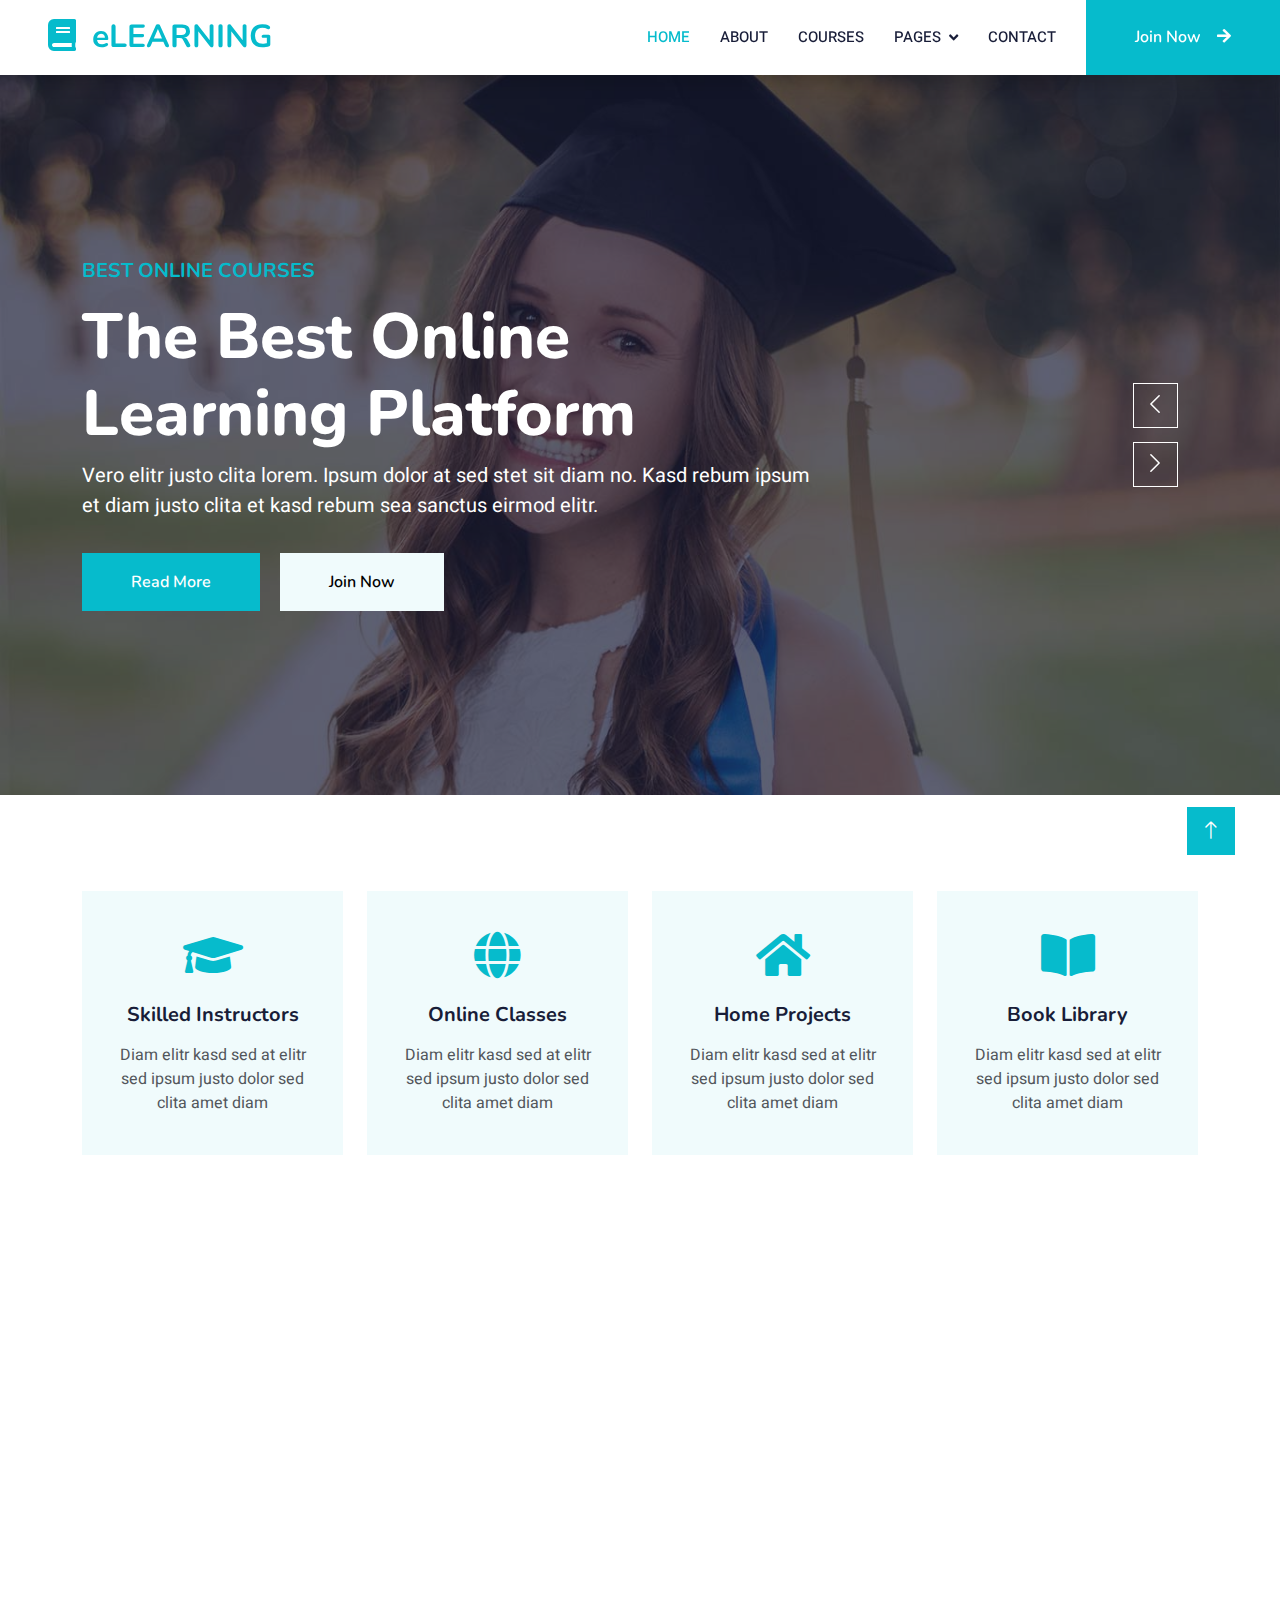
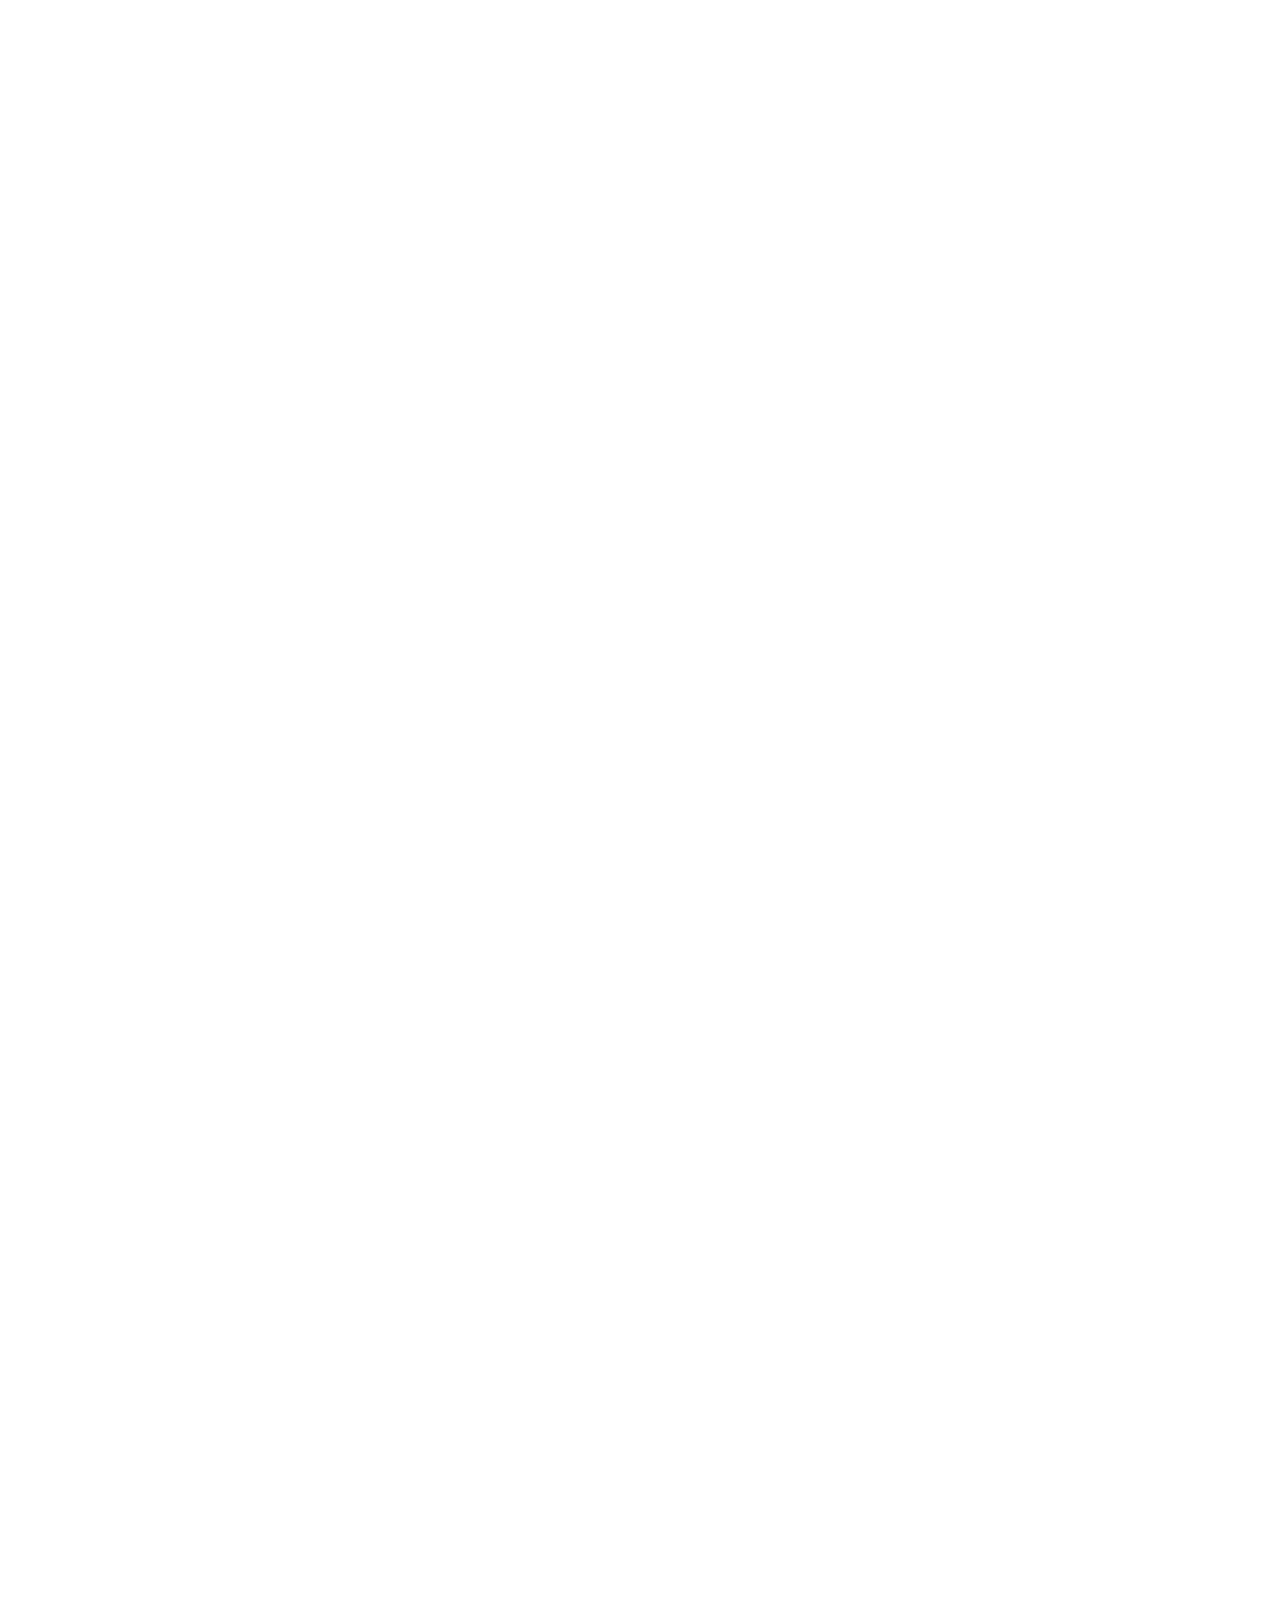
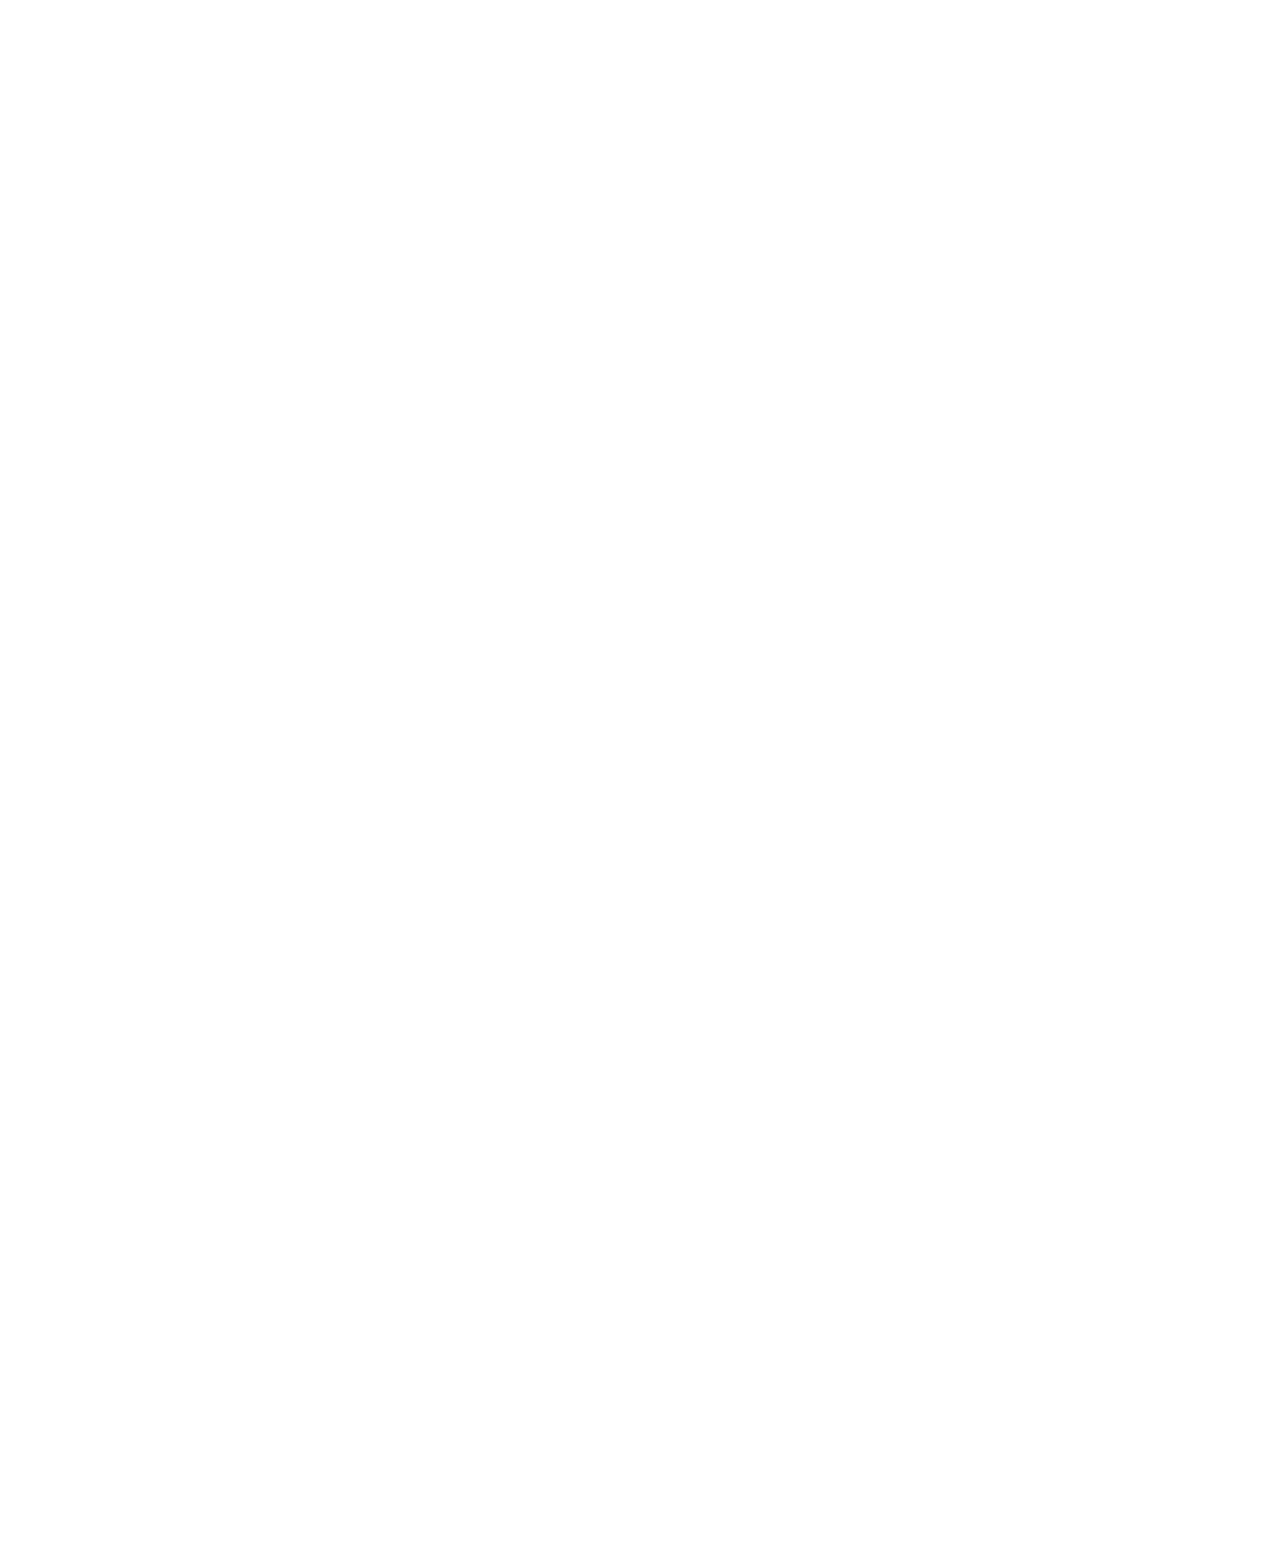
==== index.html @ 4c9b9b80 "first czommit" ====
<!DOCTYPE html>
<html lang="en">

<head>
    <meta charset="utf-8">
    <title>eLEARNING - eLearning HTML Template</title>
    <meta content="width=device-width, initial-scale=1.0" name="viewport">
    <meta content="" name="keywords">
    <meta content="" name="description">

    <!-- Favicon -->
    <link href="img/favicon.ico" rel="icon">

    <!-- Google Web Fonts -->
    <link rel="preconnect" href="https://fonts.googleapis.com">
    <link rel="preconnect" href="https://fonts.gstatic.com" crossorigin>
    <link href="https://fonts.googleapis.com/css2?family=Heebo:wght@400;500;600&family=Nunito:wght@600;700;800&display=swap" rel="stylesheet">

    <!-- Icon Font Stylesheet -->
    <link href="https://cdnjs.cloudflare.com/ajax/libs/font-awesome/5.10.0/css/all.min.css" rel="stylesheet">
    <link href="https://cdn.jsdelivr.net/npm/bootstrap-icons@1.4.1/font/bootstrap-icons.css" rel="stylesheet">

    <!-- Libraries Stylesheet -->
    <link href="lib/animate/animate.min.css" rel="stylesheet">
    <link href="lib/owlcarousel/assets/owl.carousel.min.css" rel="stylesheet">

    <!-- Customized Bootstrap Stylesheet -->
    <link href="css/bootstrap.min.css" rel="stylesheet">

    <!-- Template Stylesheet -->
    <link href="css/style.css" rel="stylesheet">
</head>

<body>
    <!-- Spinner Start -->
    <div id="spinner" class="show bg-white position-fixed translate-middle w-100 vh-100 top-50 start-50 d-flex align-items-center justify-content-center">
        <div class="spinner-border text-primary" style="width: 3rem; height: 3rem;" role="status">
            <span class="sr-only">Loading...</span>
        </div>
    </div>
    <!-- Spinner End -->


    <!-- Navbar Start -->
    <nav class="navbar navbar-expand-lg bg-white navbar-light shadow sticky-top p-0">
        <a href="index.html" class="navbar-brand d-flex align-items-center px-4 px-lg-5">
            <h2 class="m-0 text-primary"><i class="fa fa-book me-3"></i>eLEARNING</h2>
        </a>
        <button type="button" class="navbar-toggler me-4" data-bs-toggle="collapse" data-bs-target="#navbarCollapse">
            <span class="navbar-toggler-icon"></span>
        </button>
        <div class="collapse navbar-collapse" id="navbarCollapse">
            <div class="navbar-nav ms-auto p-4 p-lg-0">
                <a href="index.html" class="nav-item nav-link active">Home</a>
                <a href="about.html" class="nav-item nav-link">About</a>
                <a href="courses.html" class="nav-item nav-link">Courses</a>
                <div class="nav-item dropdown">
                    <a href="#" class="nav-link dropdown-toggle" data-bs-toggle="dropdown">Pages</a>
                    <div class="dropdown-menu fade-down m-0">
                        <a href="team.html" class="dropdown-item">Our Team</a>
                        <a href="testimonial.html" class="dropdown-item">Testimonial</a>
                        <a href="404.html" class="dropdown-item">404 Page</a>
                    </div>
                </div>
                <a href="contact.html" class="nav-item nav-link">Contact</a>
            </div>
            <a href="" class="btn btn-primary py-4 px-lg-5 d-none d-lg-block">Join Now<i class="fa fa-arrow-right ms-3"></i></a>
        </div>
    </nav>
    <!-- Navbar End -->


    <!-- Carousel Start -->
    <div class="container-fluid p-0 mb-5">
        <div class="owl-carousel header-carousel position-relative">
            <div class="owl-carousel-item position-relative">
                <img class="img-fluid" src="img/carousel-1.jpg" alt="">
                <div class="position-absolute top-0 start-0 w-100 h-100 d-flex align-items-center" style="background: rgba(24, 29, 56, .7);">
                    <div class="container">
                        <div class="row justify-content-start">
                            <div class="col-sm-10 col-lg-8">
                                <h5 class="text-primary text-uppercase mb-3 animated slideInDown">Best Online Courses</h5>
                                <h1 class="display-3 text-white animated slideInDown">The Best Online Learning Platform</h1>
                                <p class="fs-5 text-white mb-4 pb-2">Vero elitr justo clita lorem. Ipsum dolor at sed stet sit diam no. Kasd rebum ipsum et diam justo clita et kasd rebum sea sanctus eirmod elitr.</p>
                                <a href="" class="btn btn-primary py-md-3 px-md-5 me-3 animated slideInLeft">Read More</a>
                                <a href="" class="btn btn-light py-md-3 px-md-5 animated slideInRight">Join Now</a>
                            </div>
                        </div>
                    </div>
                </div>
            </div>
            <div class="owl-carousel-item position-relative">
                <img class="img-fluid" src="img/carousel-2.jpg" alt="">
                <div class="position-absolute top-0 start-0 w-100 h-100 d-flex align-items-center" style="background: rgba(24, 29, 56, .7);">
                    <div class="container">
                        <div class="row justify-content-start">
                            <div class="col-sm-10 col-lg-8">
                                <h5 class="text-primary text-uppercase mb-3 animated slideInDown">Best Online Courses</h5>
                                <h1 class="display-3 text-white animated slideInDown">Get Educated Online From Your Home</h1>
                                <p class="fs-5 text-white mb-4 pb-2">Vero elitr justo clita lorem. Ipsum dolor at sed stet sit diam no. Kasd rebum ipsum et diam justo clita et kasd rebum sea sanctus eirmod elitr.</p>
                                <a href="" class="btn btn-primary py-md-3 px-md-5 me-3 animated slideInLeft">Read More</a>
                                <a href="" class="btn btn-light py-md-3 px-md-5 animated slideInRight">Join Now</a>
                            </div>
                        </div>
                    </div>
                </div>
            </div>
        </div>
    </div>
    <!-- Carousel End -->


    <!-- Service Start -->
    <div class="container-xxl py-5">
        <div class="container">
            <div class="row g-4">
                <div class="col-lg-3 col-sm-6 wow fadeInUp" data-wow-delay="0.1s">
                    <div class="service-item text-center pt-3">
                        <div class="p-4">
                            <i class="fa fa-3x fa-graduation-cap text-primary mb-4"></i>
                            <h5 class="mb-3">Skilled Instructors</h5>
                            <p>Diam elitr kasd sed at elitr sed ipsum justo dolor sed clita amet diam</p>
                        </div>
                    </div>
                </div>
                <div class="col-lg-3 col-sm-6 wow fadeInUp" data-wow-delay="0.3s">
                    <div class="service-item text-center pt-3">
                        <div class="p-4">
                            <i class="fa fa-3x fa-globe text-primary mb-4"></i>
                            <h5 class="mb-3">Online Classes</h5>
                            <p>Diam elitr kasd sed at elitr sed ipsum justo dolor sed clita amet diam</p>
                        </div>
                    </div>
                </div>
                <div class="col-lg-3 col-sm-6 wow fadeInUp" data-wow-delay="0.5s">
                    <div class="service-item text-center pt-3">
                        <div class="p-4">
                            <i class="fa fa-3x fa-home text-primary mb-4"></i>
                            <h5 class="mb-3">Home Projects</h5>
                            <p>Diam elitr kasd sed at elitr sed ipsum justo dolor sed clita amet diam</p>
                        </div>
                    </div>
                </div>
                <div class="col-lg-3 col-sm-6 wow fadeInUp" data-wow-delay="0.7s">
                    <div class="service-item text-center pt-3">
                        <div class="p-4">
                            <i class="fa fa-3x fa-book-open text-primary mb-4"></i>
                            <h5 class="mb-3">Book Library</h5>
                            <p>Diam elitr kasd sed at elitr sed ipsum justo dolor sed clita amet diam</p>
                        </div>
                    </div>
                </div>
            </div>
        </div>
    </div>
    <!-- Service End -->


    <!-- About Start -->
    <div class="container-xxl py-5">
        <div class="container">
            <div class="row g-5">
                <div class="col-lg-6 wow fadeInUp" data-wow-delay="0.1s" style="min-height: 400px;">
                    <div class="position-relative h-100">
                        <img class="img-fluid position-absolute w-100 h-100" src="img/about.jpg" alt="" style="object-fit: cover;">
                    </div>
                </div>
                <div class="col-lg-6 wow fadeInUp" data-wow-delay="0.3s">
                    <h6 class="section-title bg-white text-start text-primary pe-3">About Us</h6>
                    <h1 class="mb-4">Welcome to eLEARNING</h1>
                    <p class="mb-4">Tempor erat elitr rebum at clita. Diam dolor diam ipsum sit. Aliqu diam amet diam et eos. Clita erat ipsum et lorem et sit.</p>
                    <p class="mb-4">Tempor erat elitr rebum at clita. Diam dolor diam ipsum sit. Aliqu diam amet diam et eos. Clita erat ipsum et lorem et sit, sed stet lorem sit clita duo justo magna dolore erat amet</p>
                    <div class="row gy-2 gx-4 mb-4">
                        <div class="col-sm-6">
                            <p class="mb-0"><i class="fa fa-arrow-right text-primary me-2"></i>Skilled Instructors</p>
                        </div>
                        <div class="col-sm-6">
                            <p class="mb-0"><i class="fa fa-arrow-right text-primary me-2"></i>Online Classes</p>
                        </div>
                        <div class="col-sm-6">
                            <p class="mb-0"><i class="fa fa-arrow-right text-primary me-2"></i>International Certificate</p>
                        </div>
                        <div class="col-sm-6">
                            <p class="mb-0"><i class="fa fa-arrow-right text-primary me-2"></i>Skilled Instructors</p>
                        </div>
                        <div class="col-sm-6">
                            <p class="mb-0"><i class="fa fa-arrow-right text-primary me-2"></i>Online Classes</p>
                        </div>
                        <div class="col-sm-6">
                            <p class="mb-0"><i class="fa fa-arrow-right text-primary me-2"></i>International Certificate</p>
                        </div>
                    </div>
                    <a class="btn btn-primary py-3 px-5 mt-2" href="">Read More</a>
                </div>
            </div>
        </div>
    </div>
    <!-- About End -->


    <!-- Categories Start -->
    <div class="container-xxl py-5 category">
        <div class="container">
            <div class="text-center wow fadeInUp" data-wow-delay="0.1s">
                <h6 class="section-title bg-white text-center text-primary px-3">Categories</h6>
                <h1 class="mb-5">Courses Categories</h1>
            </div>
            <div class="row g-3">
                <div class="col-lg-7 col-md-6">
                    <div class="row g-3">
                        <div class="col-lg-12 col-md-12 wow zoomIn" data-wow-delay="0.1s">
                            <a class="position-relative d-block overflow-hidden" href="">
                                <img class="img-fluid" src="img/cat-1.jpg" alt="">
                                <div class="bg-white text-center position-absolute bottom-0 end-0 py-2 px-3" style="margin: 1px;">
                                    <h5 class="m-0">Web Design</h5>
                                    <small class="text-primary">49 Courses</small>
                                </div>
                            </a>
                        </div>
                        <div class="col-lg-6 col-md-12 wow zoomIn" data-wow-delay="0.3s">
                            <a class="position-relative d-block overflow-hidden" href="">
                                <img class="img-fluid" src="img/cat-2.jpg" alt="">
                                <div class="bg-white text-center position-absolute bottom-0 end-0 py-2 px-3" style="margin: 1px;">
                                    <h5 class="m-0">Graphic Design</h5>
                                    <small class="text-primary">49 Courses</small>
                                </div>
                            </a>
                        </div>
                        <div class="col-lg-6 col-md-12 wow zoomIn" data-wow-delay="0.5s">
                            <a class="position-relative d-block overflow-hidden" href="">
                                <img class="img-fluid" src="img/cat-3.jpg" alt="">
                                <div class="bg-white text-center position-absolute bottom-0 end-0 py-2 px-3" style="margin: 1px;">
                                    <h5 class="m-0">Video Editing</h5>
                                    <small class="text-primary">49 Courses</small>
                                </div>
                            </a>
                        </div>
                    </div>
                </div>
                <div class="col-lg-5 col-md-6 wow zoomIn" data-wow-delay="0.7s" style="min-height: 350px;">
                    <a class="position-relative d-block h-100 overflow-hidden" href="">
                        <img class="img-fluid position-absolute w-100 h-100" src="img/cat-4.jpg" alt="" style="object-fit: cover;">
                        <div class="bg-white text-center position-absolute bottom-0 end-0 py-2 px-3" style="margin:  1px;">
                            <h5 class="m-0">Online Marketing</h5>
                            <small class="text-primary">49 Courses</small>
                        </div>
                    </a>
                </div>
            </div>
        </div>
    </div>
    <!-- Categories Start -->


    <!-- Courses Start -->
    <div class="container-xxl py-5">
        <div class="container">
            <div class="text-center wow fadeInUp" data-wow-delay="0.1s">
                <h6 class="section-title bg-white text-center text-primary px-3">Courses</h6>
                <h1 class="mb-5">Popular Courses</h1>
            </div>
            <div class="row g-4 justify-content-center">
                <div class="col-lg-4 col-md-6 wow fadeInUp" data-wow-delay="0.1s">
                    <div class="course-item bg-light">
                        <div class="position-relative overflow-hidden">
                            <img class="img-fluid" src="img/course-1.jpg" alt="">
                            <div class="w-100 d-flex justify-content-center position-absolute bottom-0 start-0 mb-4">
                                <a href="#" class="flex-shrink-0 btn btn-sm btn-primary px-3 border-end" style="border-radius: 30px 0 0 30px;">Read More</a>
                                <a href="#" class="flex-shrink-0 btn btn-sm btn-primary px-3" style="border-radius: 0 30px 30px 0;">Join Now</a>
                            </div>
                        </div>
                        <div class="text-center p-4 pb-0">
                            <h3 class="mb-0">$149.00</h3>
                            <div class="mb-3">
                                <small class="fa fa-star text-primary"></small>
                                <small class="fa fa-star text-primary"></small>
                                <small class="fa fa-star text-primary"></small>
                                <small class="fa fa-star text-primary"></small>
                                <small class="fa fa-star text-primary"></small>
                                <small>(123)</small>
                            </div>
                            <h5 class="mb-4">Web Design & Development Course for Beginners</h5>
                        </div>
                        <div class="d-flex border-top">
                            <small class="flex-fill text-center border-end py-2"><i class="fa fa-user-tie text-primary me-2"></i>John Doe</small>
                            <small class="flex-fill text-center border-end py-2"><i class="fa fa-clock text-primary me-2"></i>1.49 Hrs</small>
                            <small class="flex-fill text-center py-2"><i class="fa fa-user text-primary me-2"></i>30 Students</small>
                        </div>
                    </div>
                </div>
                <div class="col-lg-4 col-md-6 wow fadeInUp" data-wow-delay="0.3s">
                    <div class="course-item bg-light">
                        <div class="position-relative overflow-hidden">
                            <img class="img-fluid" src="img/course-2.jpg" alt="">
                            <div class="w-100 d-flex justify-content-center position-absolute bottom-0 start-0 mb-4">
                                <a href="#" class="flex-shrink-0 btn btn-sm btn-primary px-3 border-end" style="border-radius: 30px 0 0 30px;">Read More</a>
                                <a href="#" class="flex-shrink-0 btn btn-sm btn-primary px-3" style="border-radius: 0 30px 30px 0;">Join Now</a>
                            </div>
                        </div>
                        <div class="text-center p-4 pb-0">
                            <h3 class="mb-0">$149.00</h3>
                            <div class="mb-3">
                                <small class="fa fa-star text-primary"></small>
                                <small class="fa fa-star text-primary"></small>
                                <small class="fa fa-star text-primary"></small>
                                <small class="fa fa-star text-primary"></small>
                                <small class="fa fa-star text-primary"></small>
                                <small>(123)</small>
                            </div>
                            <h5 class="mb-4">Web Design & Development Course for Beginners</h5>
                        </div>
                        <div class="d-flex border-top">
                            <small class="flex-fill text-center border-end py-2"><i class="fa fa-user-tie text-primary me-2"></i>John Doe</small>
                            <small class="flex-fill text-center border-end py-2"><i class="fa fa-clock text-primary me-2"></i>1.49 Hrs</small>
                            <small class="flex-fill text-center py-2"><i class="fa fa-user text-primary me-2"></i>30 Students</small>
                        </div>
                    </div>
                </div>
                <div class="col-lg-4 col-md-6 wow fadeInUp" data-wow-delay="0.5s">
                    <div class="course-item bg-light">
                        <div class="position-relative overflow-hidden">
                            <img class="img-fluid" src="img/course-3.jpg" alt="">
                            <div class="w-100 d-flex justify-content-center position-absolute bottom-0 start-0 mb-4">
                                <a href="#" class="flex-shrink-0 btn btn-sm btn-primary px-3 border-end" style="border-radius: 30px 0 0 30px;">Read More</a>
                                <a href="#" class="flex-shrink-0 btn btn-sm btn-primary px-3" style="border-radius: 0 30px 30px 0;">Join Now</a>
                            </div>
                        </div>
                        <div class="text-center p-4 pb-0">
                            <h3 class="mb-0">$149.00</h3>
                            <div class="mb-3">
                                <small class="fa fa-star text-primary"></small>
                                <small class="fa fa-star text-primary"></small>
                                <small class="fa fa-star text-primary"></small>
                                <small class="fa fa-star text-primary"></small>
                                <small class="fa fa-star text-primary"></small>
                                <small>(123)</small>
                            </div>
                            <h5 class="mb-4">Web Design & Development Course for Beginners</h5>
                        </div>
                        <div class="d-flex border-top">
                            <small class="flex-fill text-center border-end py-2"><i class="fa fa-user-tie text-primary me-2"></i>John Doe</small>
                            <small class="flex-fill text-center border-end py-2"><i class="fa fa-clock text-primary me-2"></i>1.49 Hrs</small>
                            <small class="flex-fill text-center py-2"><i class="fa fa-user text-primary me-2"></i>30 Students</small>
                        </div>
                    </div>
                </div>
            </div>
        </div>
    </div>
    <!-- Courses End -->


    <!-- Team Start -->
    <div class="container-xxl py-5">
        <div class="container">
            <div class="text-center wow fadeInUp" data-wow-delay="0.1s">
                <h6 class="section-title bg-white text-center text-primary px-3">Instructors</h6>
                <h1 class="mb-5">Expert Instructors</h1>
            </div>
            <div class="row g-4">
                <div class="col-lg-3 col-md-6 wow fadeInUp" data-wow-delay="0.1s">
                    <div class="team-item bg-light">
                        <div class="overflow-hidden">
                            <img class="img-fluid" src="img/team-1.jpg" alt="">
                        </div>
                        <div class="position-relative d-flex justify-content-center" style="margin-top: -23px;">
                            <div class="bg-light d-flex justify-content-center pt-2 px-1">
                                <a class="btn btn-sm-square btn-primary mx-1" href=""><i class="fab fa-facebook-f"></i></a>
                                <a class="btn btn-sm-square btn-primary mx-1" href=""><i class="fab fa-twitter"></i></a>
                                <a class="btn btn-sm-square btn-primary mx-1" href=""><i class="fab fa-instagram"></i></a>
                            </div>
                        </div>
                        <div class="text-center p-4">
                            <h5 class="mb-0">Instructor Name</h5>
                            <small>Designation</small>
                        </div>
                    </div>
                </div>
                <div class="col-lg-3 col-md-6 wow fadeInUp" data-wow-delay="0.3s">
                    <div class="team-item bg-light">
                        <div class="overflow-hidden">
                            <img class="img-fluid" src="img/team-2.jpg" alt="">
                        </div>
                        <div class="position-relative d-flex justify-content-center" style="margin-top: -23px;">
                            <div class="bg-light d-flex justify-content-center pt-2 px-1">
                                <a class="btn btn-sm-square btn-primary mx-1" href=""><i class="fab fa-facebook-f"></i></a>
                                <a class="btn btn-sm-square btn-primary mx-1" href=""><i class="fab fa-twitter"></i></a>
                                <a class="btn btn-sm-square btn-primary mx-1" href=""><i class="fab fa-instagram"></i></a>
                            </div>
                        </div>
                        <div class="text-center p-4">
                            <h5 class="mb-0">Instructor Name</h5>
                            <small>Designation</small>
                        </div>
                    </div>
                </div>
                <div class="col-lg-3 col-md-6 wow fadeInUp" data-wow-delay="0.5s">
                    <div class="team-item bg-light">
                        <div class="overflow-hidden">
                            <img class="img-fluid" src="img/team-3.jpg" alt="">
                        </div>
                        <div class="position-relative d-flex justify-content-center" style="margin-top: -23px;">
                            <div class="bg-light d-flex justify-content-center pt-2 px-1">
                                <a class="btn btn-sm-square btn-primary mx-1" href=""><i class="fab fa-facebook-f"></i></a>
                                <a class="btn btn-sm-square btn-primary mx-1" href=""><i class="fab fa-twitter"></i></a>
                                <a class="btn btn-sm-square btn-primary mx-1" href=""><i class="fab fa-instagram"></i></a>
                            </div>
                        </div>
                        <div class="text-center p-4">
                            <h5 class="mb-0">Instructor Name</h5>
                            <small>Designation</small>
                        </div>
                    </div>
                </div>
                <div class="col-lg-3 col-md-6 wow fadeInUp" data-wow-delay="0.7s">
                    <div class="team-item bg-light">
                        <div class="overflow-hidden">
                            <img class="img-fluid" src="img/team-4.jpg" alt="">
                        </div>
                        <div class="position-relative d-flex justify-content-center" style="margin-top: -23px;">
                            <div class="bg-light d-flex justify-content-center pt-2 px-1">
                                <a class="btn btn-sm-square btn-primary mx-1" href=""><i class="fab fa-facebook-f"></i></a>
                                <a class="btn btn-sm-square btn-primary mx-1" href=""><i class="fab fa-twitter"></i></a>
                                <a class="btn btn-sm-square btn-primary mx-1" href=""><i class="fab fa-instagram"></i></a>
                            </div>
                        </div>
                        <div class="text-center p-4">
                            <h5 class="mb-0">Instructor Name</h5>
                            <small>Designation</small>
                        </div>
                    </div>
                </div>
            </div>
        </div>
    </div>
    <!-- Team End -->


    <!-- Testimonial Start -->
    <div class="container-xxl py-5 wow fadeInUp" data-wow-delay="0.1s">
        <div class="container">
            <div class="text-center">
                <h6 class="section-title bg-white text-center text-primary px-3">Testimonial</h6>
                <h1 class="mb-5">Our Students Say!</h1>
            </div>
            <div class="owl-carousel testimonial-carousel position-relative">
                <div class="testimonial-item text-center">
                    <img class="border rounded-circle p-2 mx-auto mb-3" src="img/testimonial-1.jpg" style="width: 80px; height: 80px;">
                    <h5 class="mb-0">Client Name</h5>
                    <p>Profession</p>
                    <div class="testimonial-text bg-light text-center p-4">
                    <p class="mb-0">Tempor erat elitr rebum at clita. Diam dolor diam ipsum sit diam amet diam et eos. Clita erat ipsum et lorem et sit.</p>
                    </div>
                </div>
                <div class="testimonial-item text-center">
                    <img class="border rounded-circle p-2 mx-auto mb-3" src="img/testimonial-2.jpg" style="width: 80px; height: 80px;">
                    <h5 class="mb-0">Client Name</h5>
                    <p>Profession</p>
                    <div class="testimonial-text bg-light text-center p-4">
                    <p class="mb-0">Tempor erat elitr rebum at clita. Diam dolor diam ipsum sit diam amet diam et eos. Clita erat ipsum et lorem et sit.</p>
                    </div>
                </div>
                <div class="testimonial-item text-center">
                    <img class="border rounded-circle p-2 mx-auto mb-3" src="img/testimonial-3.jpg" style="width: 80px; height: 80px;">
                    <h5 class="mb-0">Client Name</h5>
                    <p>Profession</p>
                    <div class="testimonial-text bg-light text-center p-4">
                    <p class="mb-0">Tempor erat elitr rebum at clita. Diam dolor diam ipsum sit diam amet diam et eos. Clita erat ipsum et lorem et sit.</p>
                    </div>
                </div>
                <div class="testimonial-item text-center">
                    <img class="border rounded-circle p-2 mx-auto mb-3" src="img/testimonial-4.jpg" style="width: 80px; height: 80px;">
                    <h5 class="mb-0">Client Name</h5>
                    <p>Profession</p>
                    <div class="testimonial-text bg-light text-center p-4">
                    <p class="mb-0">Tempor erat elitr rebum at clita. Diam dolor diam ipsum sit diam amet diam et eos. Clita erat ipsum et lorem et sit.</p>
                    </div>
                </div>
            </div>
        </div>
    </div>
    <!-- Testimonial End -->
        

    <!-- Footer Start -->
    <div class="container-fluid bg-dark text-light footer pt-5 mt-5 wow fadeIn" data-wow-delay="0.1s">
        <div class="container py-5">
            <div class="row g-5">
                <div class="col-lg-3 col-md-6">
                    <h4 class="text-white mb-3">Quick Link</h4>
                    <a class="btn btn-link" href="">About Us</a>
                    <a class="btn btn-link" href="">Contact Us</a>
                    <a class="btn btn-link" href="">Privacy Policy</a>
                    <a class="btn btn-link" href="">Terms & Condition</a>
                    <a class="btn btn-link" href="">FAQs & Help</a>
                </div>
                <div class="col-lg-3 col-md-6">
                    <h4 class="text-white mb-3">Contact</h4>
                    <p class="mb-2"><i class="fa fa-map-marker-alt me-3"></i>123 Street, New York, USA</p>
                    <p class="mb-2"><i class="fa fa-phone-alt me-3"></i>+012 345 67890</p>
                    <p class="mb-2"><i class="fa fa-envelope me-3"></i>info@example.com</p>
                    <div class="d-flex pt-2">
                        <a class="btn btn-outline-light btn-social" href=""><i class="fab fa-twitter"></i></a>
                        <a class="btn btn-outline-light btn-social" href=""><i class="fab fa-facebook-f"></i></a>
                        <a class="btn btn-outline-light btn-social" href=""><i class="fab fa-youtube"></i></a>
                        <a class="btn btn-outline-light btn-social" href=""><i class="fab fa-linkedin-in"></i></a>
                    </div>
                </div>
                <div class="col-lg-3 col-md-6">
                    <h4 class="text-white mb-3">Gallery</h4>
                    <div class="row g-2 pt-2">
                        <div class="col-4">
                            <img class="img-fluid bg-light p-1" src="img/course-1.jpg" alt="">
                        </div>
                        <div class="col-4">
                            <img class="img-fluid bg-light p-1" src="img/course-2.jpg" alt="">
                        </div>
                        <div class="col-4">
                            <img class="img-fluid bg-light p-1" src="img/course-3.jpg" alt="">
                        </div>
                        <div class="col-4">
                            <img class="img-fluid bg-light p-1" src="img/course-2.jpg" alt="">
                        </div>
                        <div class="col-4">
                            <img class="img-fluid bg-light p-1" src="img/course-3.jpg" alt="">
                        </div>
                        <div class="col-4">
                            <img class="img-fluid bg-light p-1" src="img/course-1.jpg" alt="">
                        </div>
                    </div>
                </div>
                <div class="col-lg-3 col-md-6">
                    <h4 class="text-white mb-3">Newsletter</h4>
                    <p>Dolor amet sit justo amet elitr clita ipsum elitr est.</p>
                    <div class="position-relative mx-auto" style="max-width: 400px;">
                        <input class="form-control border-0 w-100 py-3 ps-4 pe-5" type="text" placeholder="Your email">
                        <button type="button" class="btn btn-primary py-2 position-absolute top-0 end-0 mt-2 me-2">SignUp</button>
                    </div>
                </div>
            </div>
        </div>
        <div class="container">
            <div class="copyright">
                <div class="row">
                    <div class="col-md-6 text-center text-md-start mb-3 mb-md-0">
                        &copy; <a class="border-bottom" href="#">Your Site Name</a>, All Right Reserved.

                        <!--/*** This template is free as long as you keep the footer author’s credit link/attribution link/backlink. If you'd like to use the template without the footer author’s credit link/attribution link/backlink, you can purchase the Credit Removal License from "https://htmlcodex.com/credit-removal". Thank you for your support. ***/-->
                        Designed By <a class="border-bottom" href="https://htmlcodex.com">HTML Codex</a><br><br>
                        Distributed By <a class="border-bottom" href="https://themewagon.com">ThemeWagon</a>
                    </div>
                    <div class="col-md-6 text-center text-md-end">
                        <div class="footer-menu">
                            <a href="">Home</a>
                            <a href="">Cookies</a>
                            <a href="">Help</a>
                            <a href="">FQAs</a>
                        </div>
                    </div>
                </div>
            </div>
        </div>
    </div>
    <!-- Footer End -->


    <!-- Back to Top -->
    <a href="#" class="btn btn-lg btn-primary btn-lg-square back-to-top"><i class="bi bi-arrow-up"></i></a>


    <!-- JavaScript Libraries -->
    <script src="https://code.jquery.com/jquery-3.4.1.min.js"></script>
    <script src="https://cdn.jsdelivr.net/npm/bootstrap@5.0.0/dist/js/bootstrap.bundle.min.js"></script>
    <script src="lib/wow/wow.min.js"></script>
    <script src="lib/easing/easing.min.js"></script>
    <script src="lib/waypoints/waypoints.min.js"></script>
    <script src="lib/owlcarousel/owl.carousel.min.js"></script>

    <!-- Template Javascript -->
    <script src="js/main.js"></script>
</body>

</html>
---- css/style.css ----
/********** Template CSS **********/
:root {
    --primary: #06BBCC;
    --light: #F0FBFC;
    --dark: #181d38;
}

.fw-medium {
    font-weight: 600 !important;
}

.fw-semi-bold {
    font-weight: 700 !important;
}

.back-to-top {
    position: fixed;
    display: none;
    right: 45px;
    bottom: 45px;
    z-index: 99;
}


/*** Spinner ***/
#spinner {
    opacity: 0;
    visibility: hidden;
    transition: opacity .5s ease-out, visibility 0s linear .5s;
    z-index: 99999;
}

#spinner.show {
    transition: opacity .5s ease-out, visibility 0s linear 0s;
    visibility: visible;
    opacity: 1;
}


/*** Button ***/
.btn {
    font-family: 'Nunito', sans-serif;
    font-weight: 600;
    transition: .5s;
}

.btn.btn-primary,
.btn.btn-secondary {
    color: #FFFFFF;
}

.btn-square {
    width: 38px;
    height: 38px;
}

.btn-sm-square {
    width: 32px;
    height: 32px;
}

.btn-lg-square {
    width: 48px;
    height: 48px;
}

.btn-square,
.btn-sm-square,
.btn-lg-square {
    padding: 0;
    display: flex;
    align-items: center;
    justify-content: center;
    font-weight: normal;
    border-radius: 0px;
}


/*** Navbar ***/
.navbar .dropdown-toggle::after {
    border: none;
    content: "\f107";
    font-family: "Font Awesome 5 Free";
    font-weight: 900;
    vertical-align: middle;
    margin-left: 8px;
}

.navbar-light .navbar-nav .nav-link {
    margin-right: 30px;
    padding: 25px 0;
    color: #FFFFFF;
    font-size: 15px;
    text-transform: uppercase;
    outline: none;
}

.navbar-light .navbar-nav .nav-link:hover,
.navbar-light .navbar-nav .nav-link.active {
    color: var(--primary);
}

@media (max-width: 991.98px) {
    .navbar-light .navbar-nav .nav-link  {
        margin-right: 0;
        padding: 10px 0;
    }

    .navbar-light .navbar-nav {
        border-top: 1px solid #EEEEEE;
    }
}

.navbar-light .navbar-brand,
.navbar-light a.btn {
    height: 75px;
}

.navbar-light .navbar-nav .nav-link {
    color: var(--dark);
    font-weight: 500;
}

.navbar-light.sticky-top {
    top: -100px;
    transition: .5s;
}

@media (min-width: 992px) {
    .navbar .nav-item .dropdown-menu {
        display: block;
        margin-top: 0;
        opacity: 0;
        visibility: hidden;
        transition: .5s;
    }

    .navbar .dropdown-menu.fade-down {
        top: 100%;
        transform: rotateX(-75deg);
        transform-origin: 0% 0%;
    }

    .navbar .nav-item:hover .dropdown-menu {
        top: 100%;
        transform: rotateX(0deg);
        visibility: visible;
        transition: .5s;
        opacity: 1;
    }
}


/*** Header carousel ***/
@media (max-width: 768px) {
    .header-carousel .owl-carousel-item {
        position: relative;
        min-height: 500px;
    }
    
    .header-carousel .owl-carousel-item img {
        position: absolute;
        width: 100%;
        height: 100%;
        object-fit: cover;
    }
}

.header-carousel .owl-nav {
    position: absolute;
    top: 50%;
    right: 8%;
    transform: translateY(-50%);
    display: flex;
    flex-direction: column;
}

.header-carousel .owl-nav .owl-prev,
.header-carousel .owl-nav .owl-next {
    margin: 7px 0;
    width: 45px;
    height: 45px;
    display: flex;
    align-items: center;
    justify-content: center;
    color: #FFFFFF;
    background: transparent;
    border: 1px solid #FFFFFF;
    font-size: 22px;
    transition: .5s;
}

.header-carousel .owl-nav .owl-prev:hover,
.header-carousel .owl-nav .owl-next:hover {
    background: var(--primary);
    border-color: var(--primary);
}

.page-header {
    background: linear-gradient(rgba(24, 29, 56, .7), rgba(24, 29, 56, .7)), url(../img/carousel-1.jpg);
    background-position: center center;
    background-repeat: no-repeat;
    background-size: cover;
}

.page-header-inner {
    background: rgba(15, 23, 43, .7);
}

.breadcrumb-item + .breadcrumb-item::before {
    color: var(--light);
}


/*** Section Title ***/
.section-title {
    position: relative;
    display: inline-block;
    text-transform: uppercase;
}

.section-title::before {
    position: absolute;
    content: "";
    width: calc(100% + 80px);
    height: 2px;
    top: 4px;
    left: -40px;
    background: var(--primary);
    z-index: -1;
}

.section-title::after {
    position: absolute;
    content: "";
    width: calc(100% + 120px);
    height: 2px;
    bottom: 5px;
    left: -60px;
    background: var(--primary);
    z-index: -1;
}

.section-title.text-start::before {
    width: calc(100% + 40px);
    left: 0;
}

.section-title.text-start::after {
    width: calc(100% + 60px);
    left: 0;
}


/*** Service ***/
.service-item {
    background: var(--light);
    transition: .5s;
}

.service-item:hover {
    margin-top: -10px;
    background: var(--primary);
}

.service-item * {
    transition: .5s;
}

.service-item:hover * {
    color: var(--light) !important;
}


/*** Categories & Courses ***/
.category img,
.course-item img {
    transition: .5s;
}

.category a:hover img,
.course-item:hover img {
    transform: scale(1.1);
}


/*** Team ***/
.team-item img {
    transition: .5s;
}

.team-item:hover img {
    transform: scale(1.1);
}


/*** Testimonial ***/
.testimonial-carousel::before {
    position: absolute;
    content: "";
    top: 0;
    left: 0;
    height: 100%;
    width: 0;
    background: linear-gradient(to right, rgba(255, 255, 255, 1) 0%, rgba(255, 255, 255, 0) 100%);
    z-index: 1;
}

.testimonial-carousel::after {
    position: absolute;
    content: "";
    top: 0;
    right: 0;
    height: 100%;
    width: 0;
    background: linear-gradient(to left, rgba(255, 255, 255, 1) 0%, rgba(255, 255, 255, 0) 100%);
    z-index: 1;
}

@media (min-width: 768px) {
    .testimonial-carousel::before,
    .testimonial-carousel::after {
        width: 200px;
    }
}

@media (min-width: 992px) {
    .testimonial-carousel::before,
    .testimonial-carousel::after {
        width: 300px;
    }
}

.testimonial-carousel .owl-item .testimonial-text,
.testimonial-carousel .owl-item.center .testimonial-text * {
    transition: .5s;
}

.testimonial-carousel .owl-item.center .testimonial-text {
    background: var(--primary) !important;
}

.testimonial-carousel .owl-item.center .testimonial-text * {
    color: #FFFFFF !important;
}

.testimonial-carousel .owl-dots {
    margin-top: 24px;
    display: flex;
    align-items: flex-end;
    justify-content: center;
}

.testimonial-carousel .owl-dot {
    position: relative;
    display: inline-block;
    margin: 0 5px;
    width: 15px;
    height: 15px;
    border: 1px solid #CCCCCC;
    transition: .5s;
}

.testimonial-carousel .owl-dot.active {
    background: var(--primary);
    border-color: var(--primary);
}


/*** Footer ***/
.footer .btn.btn-social {
    margin-right: 5px;
    width: 35px;
    height: 35px;
    display: flex;
    align-items: center;
    justify-content: center;
    color: var(--light);
    font-weight: normal;
    border: 1px solid #FFFFFF;
    border-radius: 35px;
    transition: .3s;
}

.footer .btn.btn-social:hover {
    color: var(--primary);
}

.footer .btn.btn-link {
    display: block;
    margin-bottom: 5px;
    padding: 0;
    text-align: left;
    color: #FFFFFF;
    font-size: 15px;
    font-weight: normal;
    text-transform: capitalize;
    transition: .3s;
}

.footer .btn.btn-link::before {
    position: relative;
    content: "\f105";
    font-family: "Font Awesome 5 Free";
    font-weight: 900;
    margin-right: 10px;
}

.footer .btn.btn-link:hover {
    letter-spacing: 1px;
    box-shadow: none;
}

.footer .copyright {
    padding: 25px 0;
    font-size: 15px;
    border-top: 1px solid rgba(256, 256, 256, .1);
}

.footer .copyright a {
    color: var(--light);
}

.footer .footer-menu a {
    margin-right: 15px;
    padding-right: 15px;
    border-right: 1px solid rgba(255, 255, 255, .1);
}

.footer .footer-menu a:last-child {
    margin-right: 0;
    padding-right: 0;
    border-right: none;
}
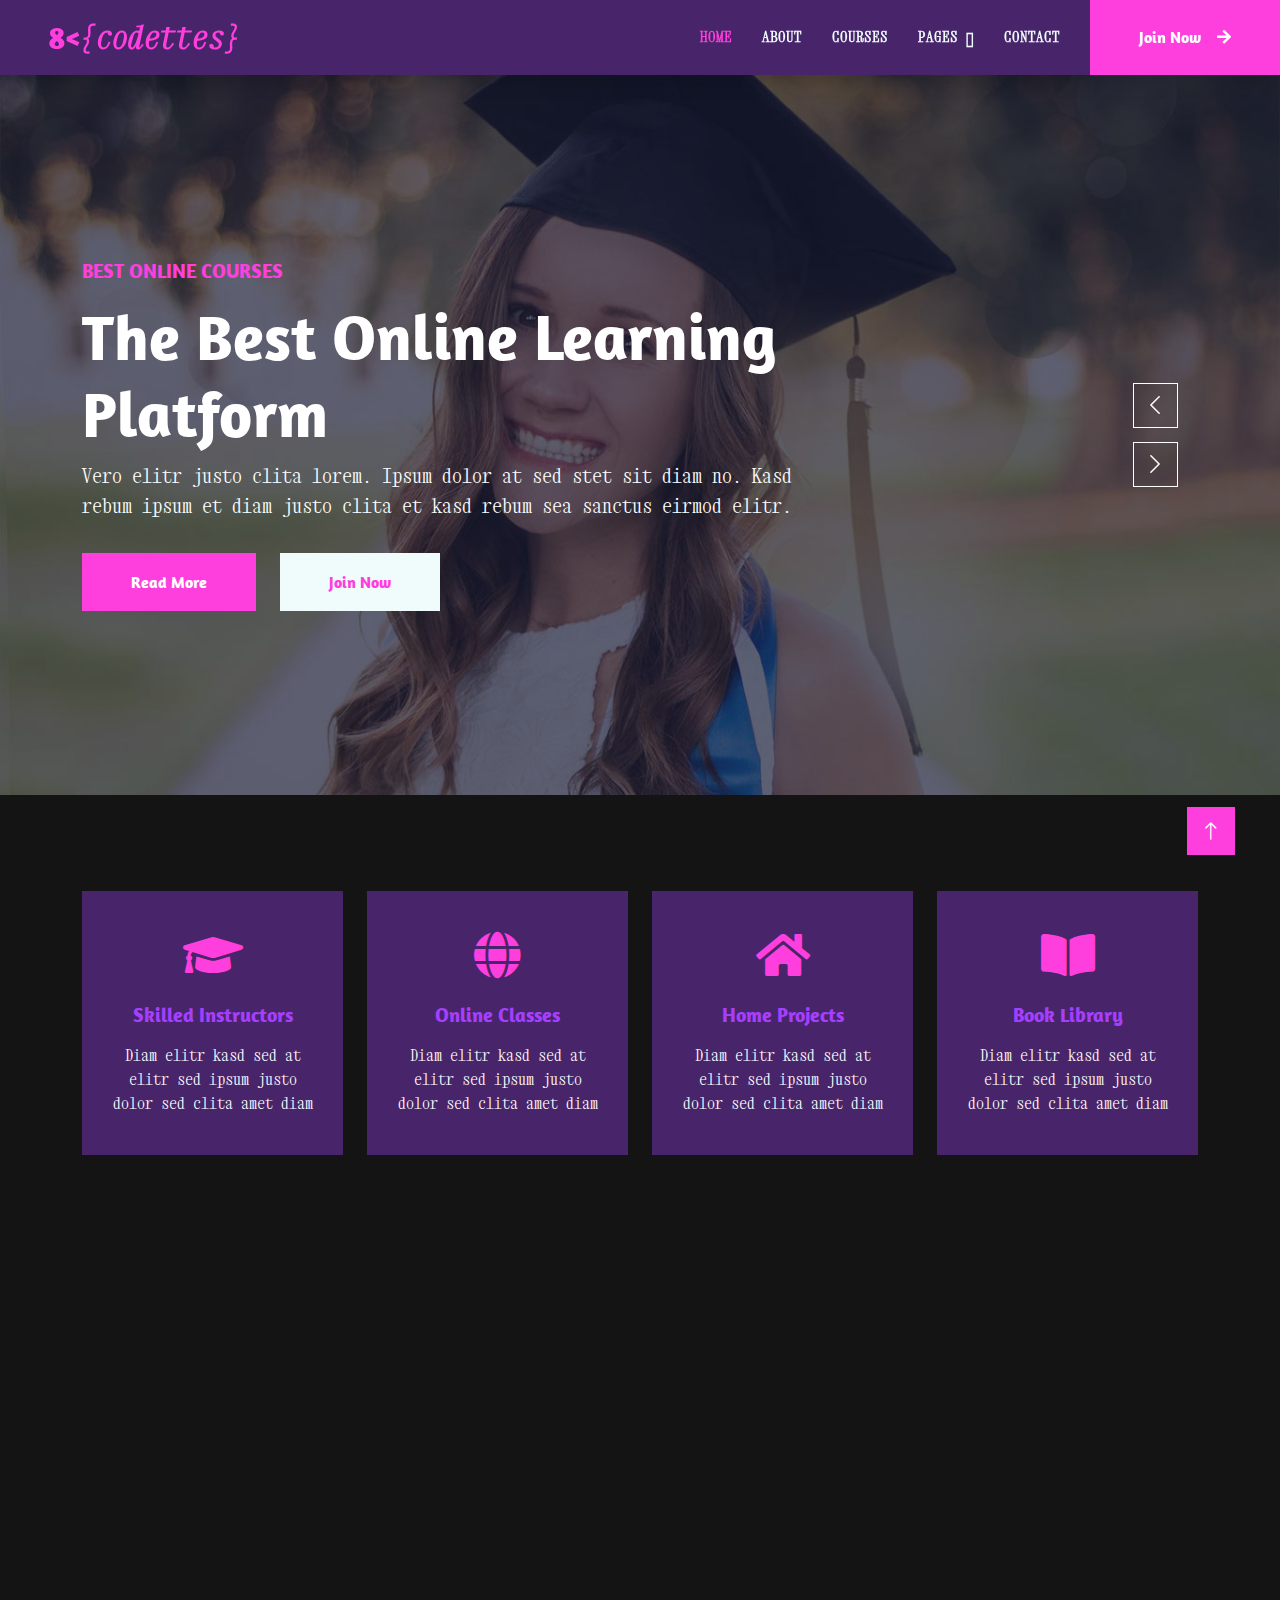
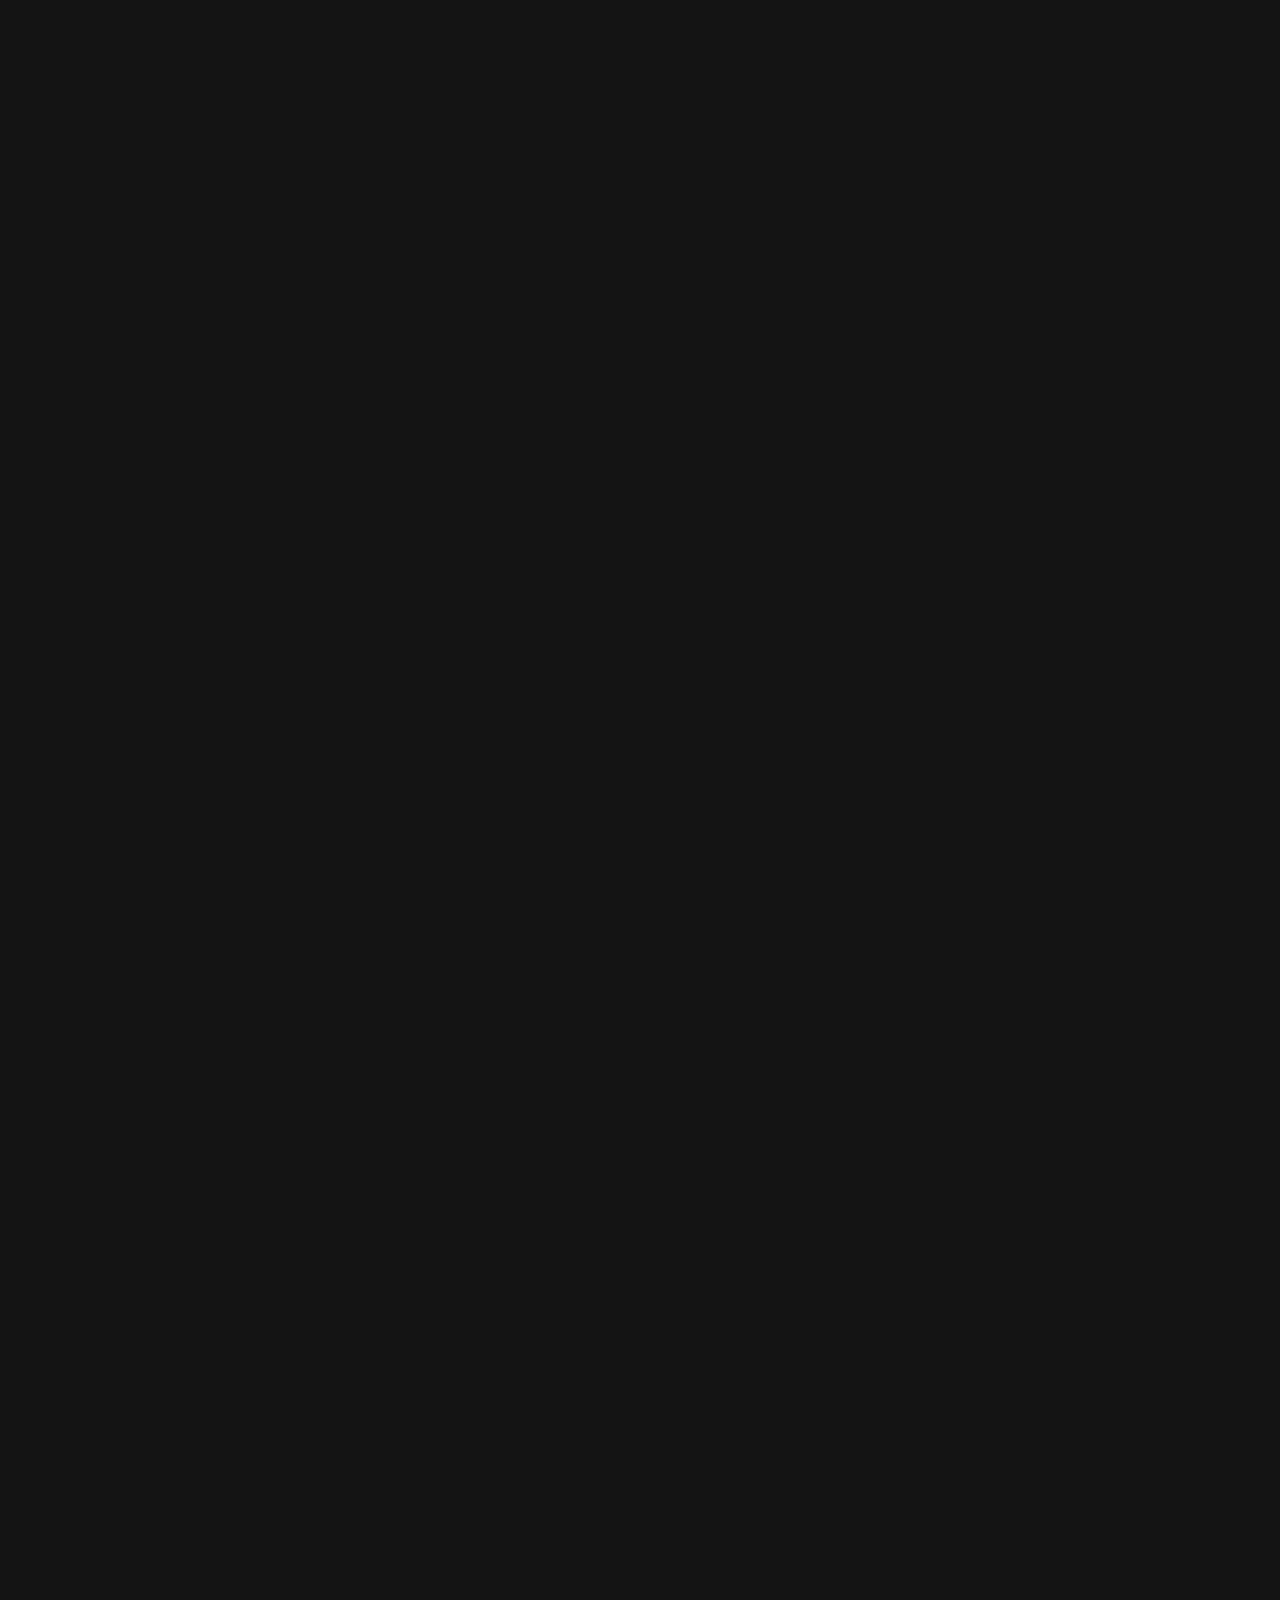
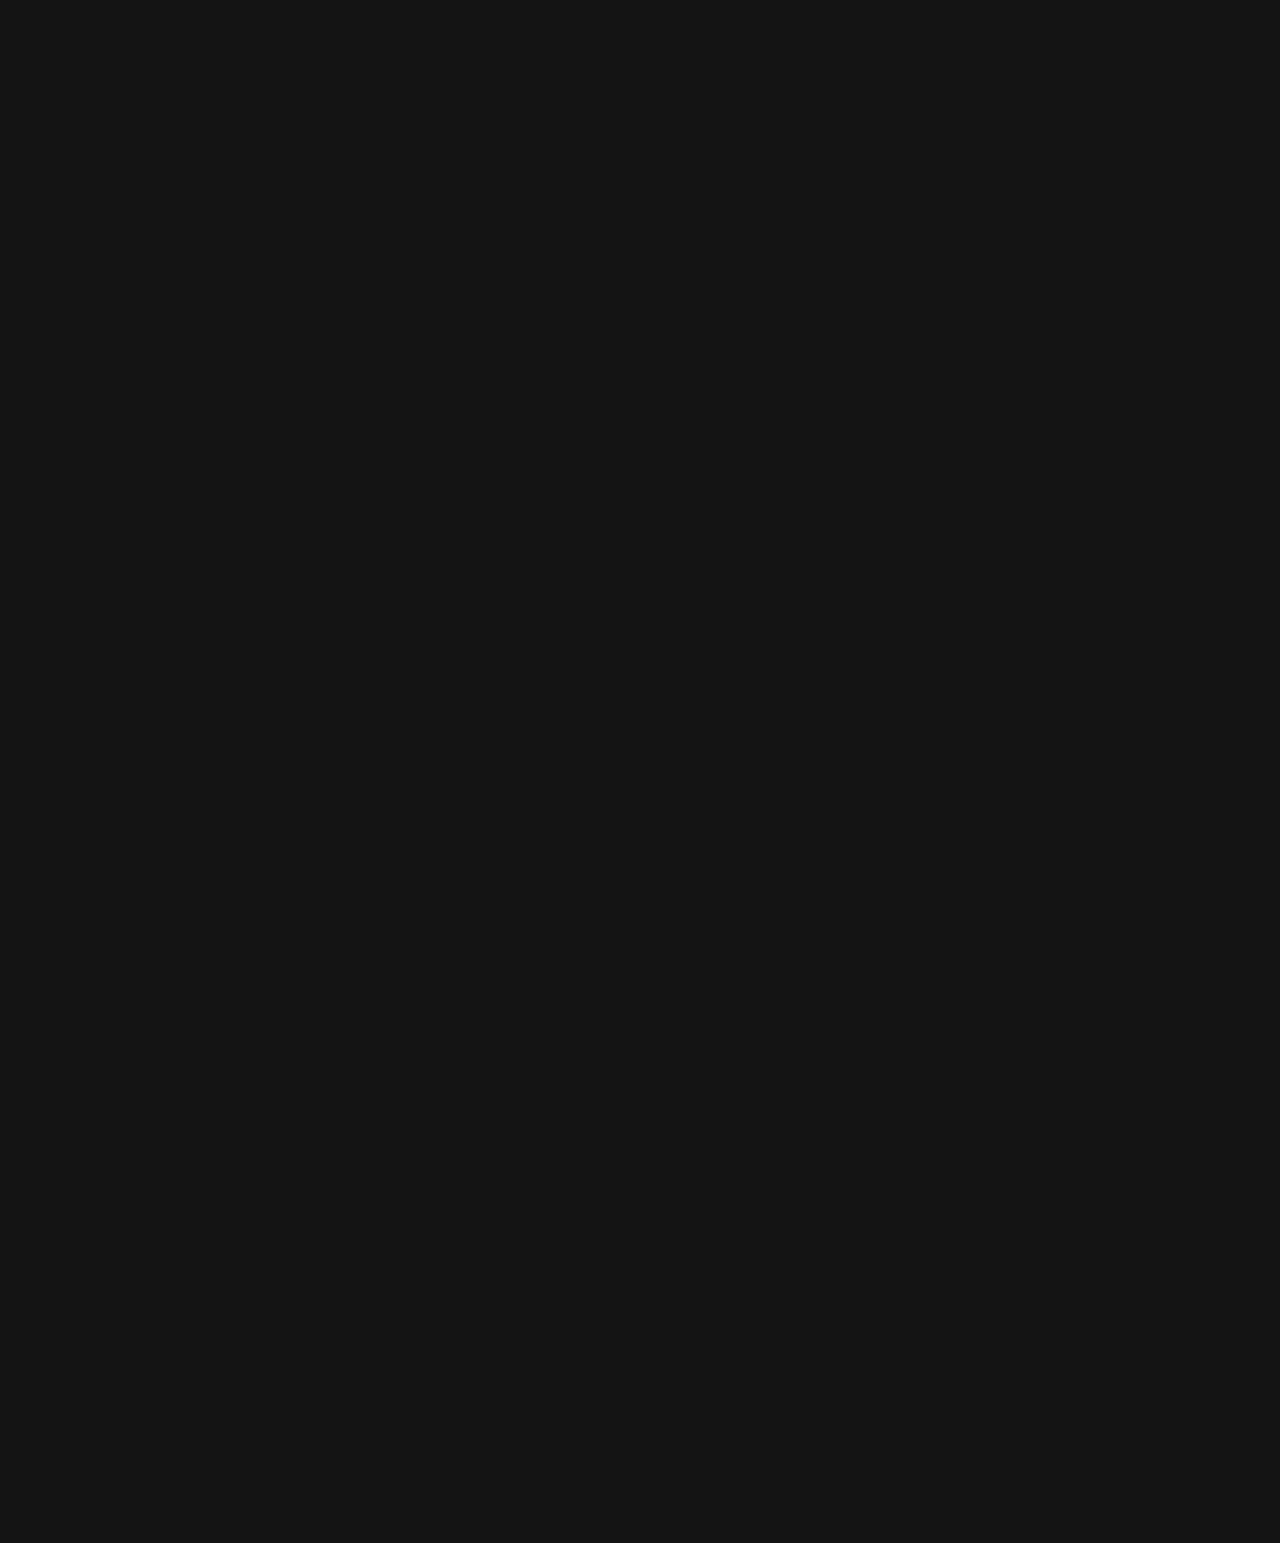
==== commit 7a568a7d: "design palette" ====
--- a/index.html
+++ b/index.html
@@ -3,7 +3,7 @@
 
 <head>
     <meta charset="utf-8">
-    <title>eLEARNING - eLearning HTML Template</title>
+    <title>8&lt; codettes</title>
     <meta content="width=device-width, initial-scale=1.0" name="viewport">
     <meta content="" name="keywords">
     <meta content="" name="description">
@@ -33,7 +33,7 @@
 
 <body>
     <!-- Spinner Start -->
-    <div id="spinner" class="show bg-white position-fixed translate-middle w-100 vh-100 top-50 start-50 d-flex align-items-center justify-content-center">
+    <div id="spinner" class="show bg-dark position-fixed translate-middle w-100 vh-100 top-50 start-50 d-flex align-items-center justify-content-center">
         <div class="spinner-border text-primary" style="width: 3rem; height: 3rem;" role="status">
             <span class="sr-only">Loading...</span>
         </div>
@@ -42,9 +42,9 @@
 
 
     <!-- Navbar Start -->
-    <nav class="navbar navbar-expand-lg bg-white navbar-light shadow sticky-top p-0">
+    <nav class="navbar navbar-expand-lg bg-dark navbar-light shadow sticky-top p-0">
         <a href="index.html" class="navbar-brand d-flex align-items-center px-4 px-lg-5">
-            <h2 class="m-0 text-primary"><i class="fa fa-book me-3"></i>eLEARNING</h2>
+            <h2 class="m-0 text-primary">8&lt;</h2><h2 class="m-0 text-primary text-logo"> {codettes}</h2>
         </a>
         <button type="button" class="navbar-toggler me-4" data-bs-toggle="collapse" data-bs-target="#navbarCollapse">
             <span class="navbar-toggler-icon"></span>
@@ -166,7 +166,7 @@
                     </div>
                 </div>
                 <div class="col-lg-6 wow fadeInUp" data-wow-delay="0.3s">
-                    <h6 class="section-title bg-white text-start text-primary pe-3">About Us</h6>
+                    <h6 class="section-title bg-dark text-start text-primary pe-3">About Us</h6>
                     <h1 class="mb-4">Welcome to eLEARNING</h1>
                     <p class="mb-4">Tempor erat elitr rebum at clita. Diam dolor diam ipsum sit. Aliqu diam amet diam et eos. Clita erat ipsum et lorem et sit.</p>
                     <p class="mb-4">Tempor erat elitr rebum at clita. Diam dolor diam ipsum sit. Aliqu diam amet diam et eos. Clita erat ipsum et lorem et sit, sed stet lorem sit clita duo justo magna dolore erat amet</p>
@@ -261,7 +261,7 @@
             </div>
             <div class="row g-4 justify-content-center">
                 <div class="col-lg-4 col-md-6 wow fadeInUp" data-wow-delay="0.1s">
-                    <div class="course-item bg-light">
+                    <div class="course-item bg-dark">
                         <div class="position-relative overflow-hidden">
                             <img class="img-fluid" src="img/course-1.jpg" alt="">
                             <div class="w-100 d-flex justify-content-center position-absolute bottom-0 start-0 mb-4">
@@ -289,7 +289,7 @@
                     </div>
                 </div>
                 <div class="col-lg-4 col-md-6 wow fadeInUp" data-wow-delay="0.3s">
-                    <div class="course-item bg-light">
+                    <div class="course-item bg-dark">
                         <div class="position-relative overflow-hidden">
                             <img class="img-fluid" src="img/course-2.jpg" alt="">
                             <div class="w-100 d-flex justify-content-center position-absolute bottom-0 start-0 mb-4">
@@ -317,7 +317,7 @@
                     </div>
                 </div>
                 <div class="col-lg-4 col-md-6 wow fadeInUp" data-wow-delay="0.5s">
-                    <div class="course-item bg-light">
+                    <div class="course-item bg-dark">
                         <div class="position-relative overflow-hidden">
                             <img class="img-fluid" src="img/course-3.jpg" alt="">
                             <div class="w-100 d-flex justify-content-center position-absolute bottom-0 start-0 mb-4">
@@ -359,12 +359,12 @@
             </div>
             <div class="row g-4">
                 <div class="col-lg-3 col-md-6 wow fadeInUp" data-wow-delay="0.1s">
-                    <div class="team-item bg-light">
+                    <div class="team-item bg-dark">
                         <div class="overflow-hidden">
                             <img class="img-fluid" src="img/team-1.jpg" alt="">
                         </div>
                         <div class="position-relative d-flex justify-content-center" style="margin-top: -23px;">
-                            <div class="bg-light d-flex justify-content-center pt-2 px-1">
+                            <div class="bg-dark d-flex justify-content-center pt-2 px-1">
                                 <a class="btn btn-sm-square btn-primary mx-1" href=""><i class="fab fa-facebook-f"></i></a>
                                 <a class="btn btn-sm-square btn-primary mx-1" href=""><i class="fab fa-twitter"></i></a>
                                 <a class="btn btn-sm-square btn-primary mx-1" href=""><i class="fab fa-instagram"></i></a>
@@ -377,12 +377,12 @@
                     </div>
                 </div>
                 <div class="col-lg-3 col-md-6 wow fadeInUp" data-wow-delay="0.3s">
-                    <div class="team-item bg-light">
+                    <div class="team-item bg-dark">
                         <div class="overflow-hidden">
                             <img class="img-fluid" src="img/team-2.jpg" alt="">
                         </div>
                         <div class="position-relative d-flex justify-content-center" style="margin-top: -23px;">
-                            <div class="bg-light d-flex justify-content-center pt-2 px-1">
+                            <div class="bg-dark d-flex justify-content-center pt-2 px-1">
                                 <a class="btn btn-sm-square btn-primary mx-1" href=""><i class="fab fa-facebook-f"></i></a>
                                 <a class="btn btn-sm-square btn-primary mx-1" href=""><i class="fab fa-twitter"></i></a>
                                 <a class="btn btn-sm-square btn-primary mx-1" href=""><i class="fab fa-instagram"></i></a>
@@ -395,12 +395,12 @@
                     </div>
                 </div>
                 <div class="col-lg-3 col-md-6 wow fadeInUp" data-wow-delay="0.5s">
-                    <div class="team-item bg-light">
+                    <div class="team-item bg-dark">
                         <div class="overflow-hidden">
                             <img class="img-fluid" src="img/team-3.jpg" alt="">
                         </div>
                         <div class="position-relative d-flex justify-content-center" style="margin-top: -23px;">
-                            <div class="bg-light d-flex justify-content-center pt-2 px-1">
+                            <div class="bg-dark d-flex justify-content-center pt-2 px-1">
                                 <a class="btn btn-sm-square btn-primary mx-1" href=""><i class="fab fa-facebook-f"></i></a>
                                 <a class="btn btn-sm-square btn-primary mx-1" href=""><i class="fab fa-twitter"></i></a>
                                 <a class="btn btn-sm-square btn-primary mx-1" href=""><i class="fab fa-instagram"></i></a>
@@ -413,12 +413,12 @@
                     </div>
                 </div>
                 <div class="col-lg-3 col-md-6 wow fadeInUp" data-wow-delay="0.7s">
-                    <div class="team-item bg-light">
+                    <div class="team-item bg-dark">
                         <div class="overflow-hidden">
                             <img class="img-fluid" src="img/team-4.jpg" alt="">
                         </div>
                         <div class="position-relative d-flex justify-content-center" style="margin-top: -23px;">
-                            <div class="bg-light d-flex justify-content-center pt-2 px-1">
+                            <div class="bg-dark d-flex justify-content-center pt-2 px-1">
                                 <a class="btn btn-sm-square btn-primary mx-1" href=""><i class="fab fa-facebook-f"></i></a>
                                 <a class="btn btn-sm-square btn-primary mx-1" href=""><i class="fab fa-twitter"></i></a>
                                 <a class="btn btn-sm-square btn-primary mx-1" href=""><i class="fab fa-instagram"></i></a>
@@ -440,7 +440,7 @@
     <div class="container-xxl py-5 wow fadeInUp" data-wow-delay="0.1s">
         <div class="container">
             <div class="text-center">
-                <h6 class="section-title bg-white text-center text-primary px-3">Testimonial</h6>
+                <h6 class="section-title bg-dark text-center text-primary px-3">Testimonial</h6>
                 <h1 class="mb-5">Our Students Say!</h1>
             </div>
             <div class="owl-carousel testimonial-carousel position-relative">
@@ -448,7 +448,7 @@
                     <img class="border rounded-circle p-2 mx-auto mb-3" src="img/testimonial-1.jpg" style="width: 80px; height: 80px;">
                     <h5 class="mb-0">Client Name</h5>
                     <p>Profession</p>
-                    <div class="testimonial-text bg-light text-center p-4">
+                    <div class="testimonial-text bg-dark text-center p-4">
                     <p class="mb-0">Tempor erat elitr rebum at clita. Diam dolor diam ipsum sit diam amet diam et eos. Clita erat ipsum et lorem et sit.</p>
                     </div>
                 </div>
@@ -456,7 +456,7 @@
                     <img class="border rounded-circle p-2 mx-auto mb-3" src="img/testimonial-2.jpg" style="width: 80px; height: 80px;">
                     <h5 class="mb-0">Client Name</h5>
                     <p>Profession</p>
-                    <div class="testimonial-text bg-light text-center p-4">
+                    <div class="testimonial-text bg-dark text-center p-4">
                     <p class="mb-0">Tempor erat elitr rebum at clita. Diam dolor diam ipsum sit diam amet diam et eos. Clita erat ipsum et lorem et sit.</p>
                     </div>
                 </div>
@@ -464,7 +464,7 @@
                     <img class="border rounded-circle p-2 mx-auto mb-3" src="img/testimonial-3.jpg" style="width: 80px; height: 80px;">
                     <h5 class="mb-0">Client Name</h5>
                     <p>Profession</p>
-                    <div class="testimonial-text bg-light text-center p-4">
+                    <div class="testimonial-text bg-dark text-center p-4">
                     <p class="mb-0">Tempor erat elitr rebum at clita. Diam dolor diam ipsum sit diam amet diam et eos. Clita erat ipsum et lorem et sit.</p>
                     </div>
                 </div>
@@ -472,7 +472,7 @@
                     <img class="border rounded-circle p-2 mx-auto mb-3" src="img/testimonial-4.jpg" style="width: 80px; height: 80px;">
                     <h5 class="mb-0">Client Name</h5>
                     <p>Profession</p>
-                    <div class="testimonial-text bg-light text-center p-4">
+                    <div class="testimonial-text bg-dark text-center p-4">
                     <p class="mb-0">Tempor erat elitr rebum at clita. Diam dolor diam ipsum sit diam amet diam et eos. Clita erat ipsum et lorem et sit.</p>
                     </div>
                 </div>
@@ -510,22 +510,22 @@
                     <h4 class="text-white mb-3">Gallery</h4>
                     <div class="row g-2 pt-2">
                         <div class="col-4">
-                            <img class="img-fluid bg-light p-1" src="img/course-1.jpg" alt="">
+                            <img class="img-fluid bg-dark p-1" src="img/course-1.jpg" alt="">
                         </div>
                         <div class="col-4">
-                            <img class="img-fluid bg-light p-1" src="img/course-2.jpg" alt="">
+                            <img class="img-fluid bg-dark p-1" src="img/course-2.jpg" alt="">
                         </div>
                         <div class="col-4">
-                            <img class="img-fluid bg-light p-1" src="img/course-3.jpg" alt="">
+                            <img class="img-fluid bg-dark p-1" src="img/course-3.jpg" alt="">
                         </div>
                         <div class="col-4">
-                            <img class="img-fluid bg-light p-1" src="img/course-2.jpg" alt="">
+                            <img class="img-fluid bg-dark p-1" src="img/course-2.jpg" alt="">
                         </div>
                         <div class="col-4">
-                            <img class="img-fluid bg-light p-1" src="img/course-3.jpg" alt="">
+                            <img class="img-fluid bg-dark p-1" src="img/course-3.jpg" alt="">
                         </div>
                         <div class="col-4">
-                            <img class="img-fluid bg-light p-1" src="img/course-1.jpg" alt="">
+                            <img class="img-fluid bg-dark p-1" src="img/course-1.jpg" alt="">
                         </div>
                     </div>
                 </div>
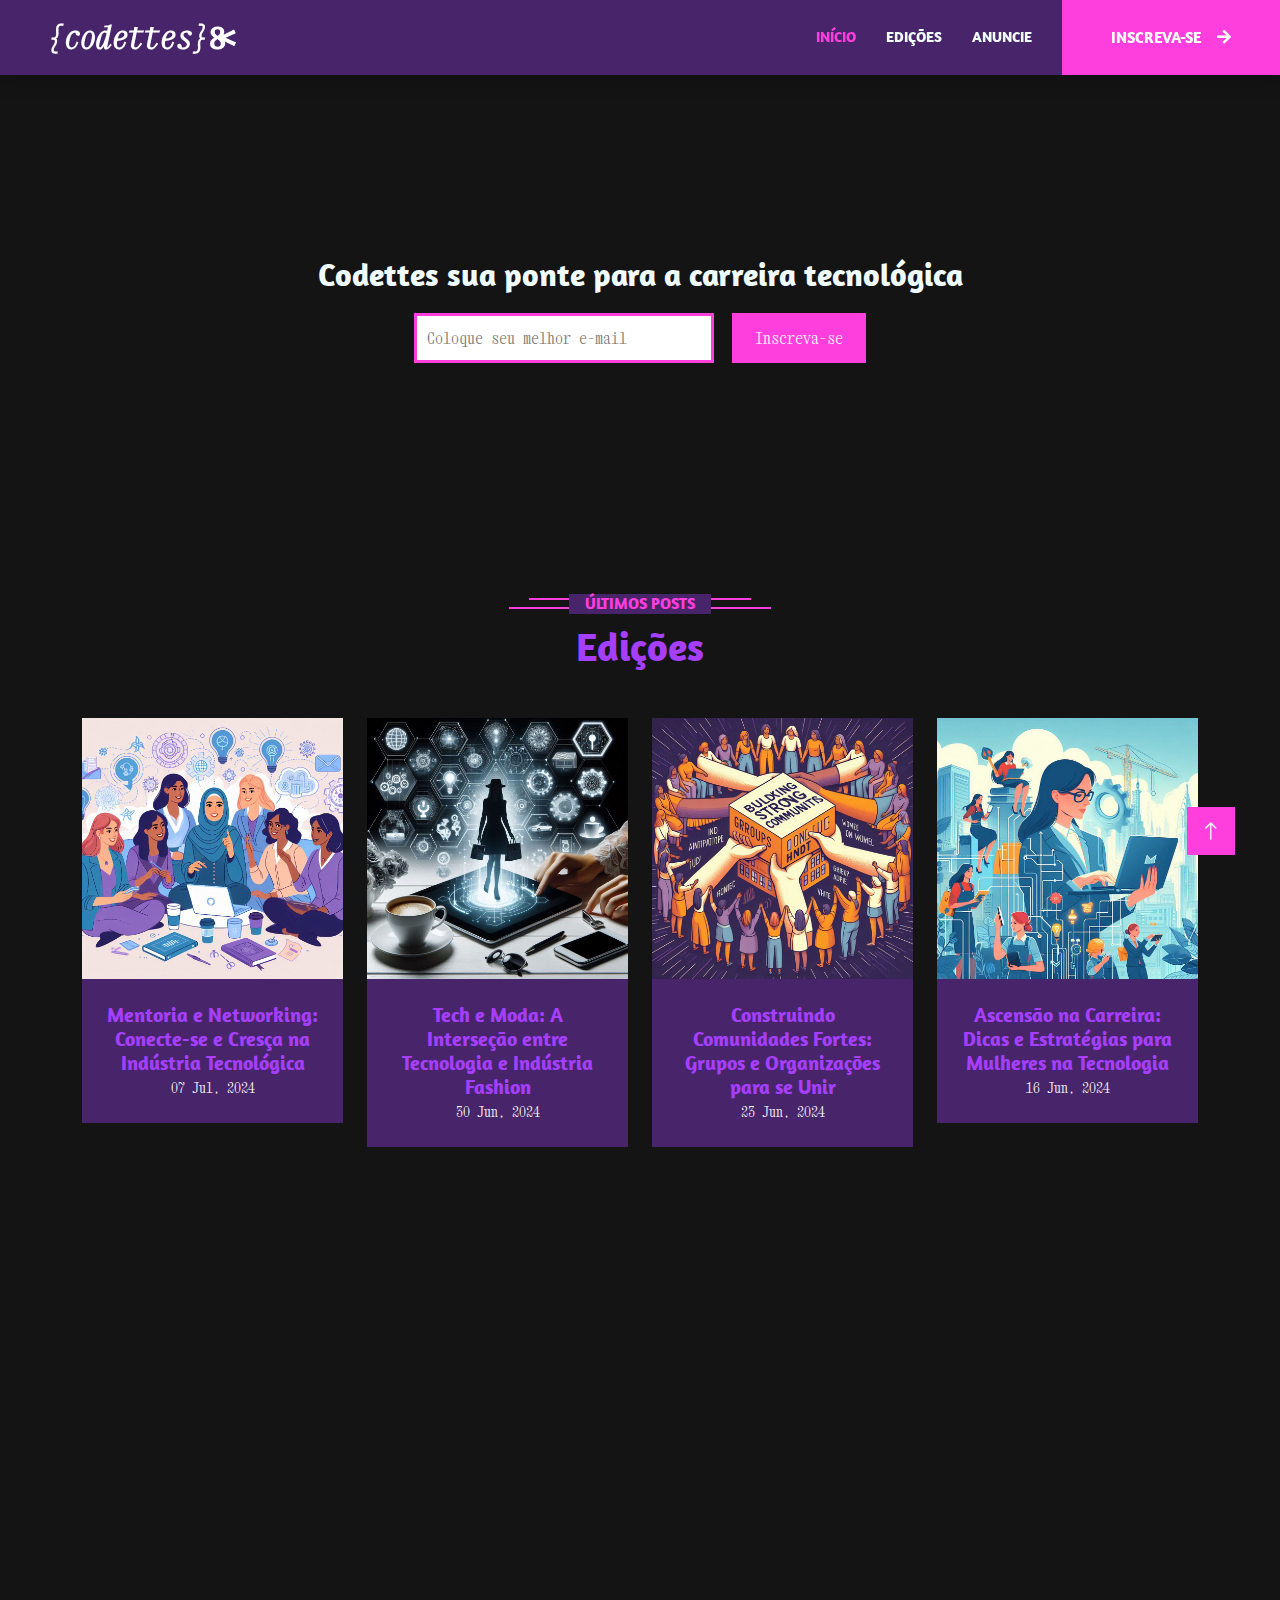
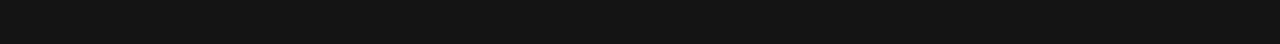
==== commit 6d328913: "v1.0" ====
--- a/index.html
+++ b/index.html
@@ -3,13 +3,13 @@
 
 <head>
     <meta charset="utf-8">
-    <title>8&lt; codettes</title>
+    <title>codettes</title>
     <meta content="width=device-width, initial-scale=1.0" name="viewport">
     <meta content="" name="keywords">
     <meta content="" name="description">
 
     <!-- Favicon -->
-    <link href="img/favicon.ico" rel="icon">
+    <link href="img/logo_pink.png" rel="icon">
 
     <!-- Google Web Fonts -->
     <link rel="preconnect" href="https://fonts.googleapis.com">
@@ -44,461 +44,101 @@
     <!-- Navbar Start -->
     <nav class="navbar navbar-expand-lg bg-dark navbar-light shadow sticky-top p-0">
         <a href="index.html" class="navbar-brand d-flex align-items-center px-4 px-lg-5">
-            <h2 class="m-0 text-primary">8&lt;</h2><h2 class="m-0 text-primary text-logo"> {codettes}</h2>
+            <h2 class="m-0 text-secondary text-logo">{codettes}</h2>  <img style="width: 30px;" src="img/logo.png" alt="">
         </a>
         <button type="button" class="navbar-toggler me-4" data-bs-toggle="collapse" data-bs-target="#navbarCollapse">
             <span class="navbar-toggler-icon"></span>
         </button>
         <div class="collapse navbar-collapse" id="navbarCollapse">
-            <div class="navbar-nav ms-auto p-4 p-lg-0">
-                <a href="index.html" class="nav-item nav-link active">Home</a>
-                <a href="about.html" class="nav-item nav-link">About</a>
-                <a href="courses.html" class="nav-item nav-link">Courses</a>
-                <div class="nav-item dropdown">
-                    <a href="#" class="nav-link dropdown-toggle" data-bs-toggle="dropdown">Pages</a>
-                    <div class="dropdown-menu fade-down m-0">
-                        <a href="team.html" class="dropdown-item">Our Team</a>
-                        <a href="testimonial.html" class="dropdown-item">Testimonial</a>
-                        <a href="404.html" class="dropdown-item">404 Page</a>
-                    </div>
-                </div>
-                <a href="contact.html" class="nav-item nav-link">Contact</a>
+            <div style="font-family: 'Amaranth', sans-serif;" class="navbar-nav ms-auto p-4 p-lg-0">
+                <a href="" class="nav-item nav-link active">Início</a>
+                <a href="" class="nav-item nav-link">Edições</a>
+                <a href="" class="nav-item nav-link">Anuncie</a>
             </div>
-            <a href="" class="btn btn-primary py-4 px-lg-5 d-none d-lg-block">Join Now<i class="fa fa-arrow-right ms-3"></i></a>
+            <a href="" class="btn btn-primary py-4 px-lg-5 d-none d-lg-block">INSCREVA-SE<i class="fa fa-arrow-right ms-3"></i></a>
         </div>
     </nav>
     <!-- Navbar End -->
 
 
-    <!-- Carousel Start -->
-    <div class="container-fluid p-0 mb-5">
-        <div class="owl-carousel header-carousel position-relative">
-            <div class="owl-carousel-item position-relative">
-                <img class="img-fluid" src="img/carousel-1.jpg" alt="">
-                <div class="position-absolute top-0 start-0 w-100 h-100 d-flex align-items-center" style="background: rgba(24, 29, 56, .7);">
-                    <div class="container">
-                        <div class="row justify-content-start">
-                            <div class="col-sm-10 col-lg-8">
-                                <h5 class="text-primary text-uppercase mb-3 animated slideInDown">Best Online Courses</h5>
-                                <h1 class="display-3 text-white animated slideInDown">The Best Online Learning Platform</h1>
-                                <p class="fs-5 text-white mb-4 pb-2">Vero elitr justo clita lorem. Ipsum dolor at sed stet sit diam no. Kasd rebum ipsum et diam justo clita et kasd rebum sea sanctus eirmod elitr.</p>
-                                <a href="" class="btn btn-primary py-md-3 px-md-5 me-3 animated slideInLeft">Read More</a>
-                                <a href="" class="btn btn-light py-md-3 px-md-5 animated slideInRight">Join Now</a>
-                            </div>
+    <!-- Subscribe Start -->
+    <section class="hero">
+        <h2>Codettes sua ponte para a carreira tecnológica</h2>
+        <form>
+            <input type="email" placeholder="Coloque seu melhor e-mail" required>
+            <button type="submit">Inscreva-se</button>
+        </form>
+    </section>
+    <!-- Subscribe End -->
+
+    
+    <!-- Editions Start -->
+    <div class="container-xxl py-5">
+        <div class="container">
+            <div class="text-center wow fadeInUp" data-wow-delay="0.1s">
+                <h6 class="section-title bg-white text-center text-primary px-3">Últimos Posts</h6>
+                <h1 class="mb-5">Edições</h1>
+            </div>
+            <div class="row g-4">
+                <div class="col-lg-3 col-md-6 wow fadeInUp" data-wow-delay="0.1s">
+                    <div class="team-item bg-dark">
+                        <div class="overflow-hidden">
+                            <img class="img-fluid" src="img/post-1.jfif" alt="">
+                        </div>
+                        <div class="text-center p-4">
+                            <h5 class="mb-0">Mentoria e Networking: Conecte-se e Cresça na Indústria Tecnológica</h5>
+                            <small>07 Jul, 2024</small>
                         </div>
                     </div>
                 </div>
-            </div>
-            <div class="owl-carousel-item position-relative">
-                <img class="img-fluid" src="img/carousel-2.jpg" alt="">
-                <div class="position-absolute top-0 start-0 w-100 h-100 d-flex align-items-center" style="background: rgba(24, 29, 56, .7);">
-                    <div class="container">
-                        <div class="row justify-content-start">
-                            <div class="col-sm-10 col-lg-8">
-                                <h5 class="text-primary text-uppercase mb-3 animated slideInDown">Best Online Courses</h5>
-                                <h1 class="display-3 text-white animated slideInDown">Get Educated Online From Your Home</h1>
-                                <p class="fs-5 text-white mb-4 pb-2">Vero elitr justo clita lorem. Ipsum dolor at sed stet sit diam no. Kasd rebum ipsum et diam justo clita et kasd rebum sea sanctus eirmod elitr.</p>
-                                <a href="" class="btn btn-primary py-md-3 px-md-5 me-3 animated slideInLeft">Read More</a>
-                                <a href="" class="btn btn-light py-md-3 px-md-5 animated slideInRight">Join Now</a>
-                            </div>
+                <div class="col-lg-3 col-md-6 wow fadeInUp" data-wow-delay="0.3s">
+                    <div class="team-item bg-dark">
+                        <div class="overflow-hidden">
+                            <img class="img-fluid" src="img/post-2.jfif" alt="">
+                        </div>
+                        <div class="text-center p-4">
+                            <h5 class="mb-0">Tech e Moda: A Interseção entre Tecnologia e Indústria Fashion</h5>
+                            <small>30 Jun, 2024</small>
+                        </div>
+                    </div>
+                </div>
+                <div class="col-lg-3 col-md-6 wow fadeInUp" data-wow-delay="0.5s">
+                    <div class="team-item bg-dark">
+                        <div class="overflow-hidden">
+                            <img class="img-fluid" src="img/post-3.jfif" alt="">
+                        </div>
+                        <div class="text-center p-4">
+                            <h5 class="mb-0">Construindo Comunidades Fortes: Grupos e Organizações para se Unir</h5>
+                            <small>23 Jun, 2024</small>
+                        </div>
+                    </div>
+                </div>
+                <div class="col-lg-3 col-md-6 wow fadeInUp" data-wow-delay="0.7s">
+                    <div class="team-item bg-dark">
+                        <div class="overflow-hidden">
+                            <img class="img-fluid" src="img/post-4.jfif" alt="">
+                        </div>
+                        <div class="text-center p-4">
+                            <h5 class="mb-0">Ascensão na Carreira: Dicas e Estratégias para Mulheres na Tecnologia</h5>
+                            <small>16 Jun, 2024</small>
                         </div>
                     </div>
                 </div>
             </div>
         </div>
     </div>
-    <!-- Carousel End -->
+    <!-- Editions End -->
 
-
-    <!-- Service Start -->
-    <div class="container-xxl py-5">
-        <div class="container">
-            <div class="row g-4">
-                <div class="col-lg-3 col-sm-6 wow fadeInUp" data-wow-delay="0.1s">
-                    <div class="service-item text-center pt-3">
-                        <div class="p-4">
-                            <i class="fa fa-3x fa-graduation-cap text-primary mb-4"></i>
-                            <h5 class="mb-3">Skilled Instructors</h5>
-                            <p>Diam elitr kasd sed at elitr sed ipsum justo dolor sed clita amet diam</p>
-                        </div>
-                    </div>
-                </div>
-                <div class="col-lg-3 col-sm-6 wow fadeInUp" data-wow-delay="0.3s">
-                    <div class="service-item text-center pt-3">
-                        <div class="p-4">
-                            <i class="fa fa-3x fa-globe text-primary mb-4"></i>
-                            <h5 class="mb-3">Online Classes</h5>
-                            <p>Diam elitr kasd sed at elitr sed ipsum justo dolor sed clita amet diam</p>
-                        </div>
-                    </div>
-                </div>
-                <div class="col-lg-3 col-sm-6 wow fadeInUp" data-wow-delay="0.5s">
-                    <div class="service-item text-center pt-3">
-                        <div class="p-4">
-                            <i class="fa fa-3x fa-home text-primary mb-4"></i>
-                            <h5 class="mb-3">Home Projects</h5>
-                            <p>Diam elitr kasd sed at elitr sed ipsum justo dolor sed clita amet diam</p>
-                        </div>
-                    </div>
-                </div>
-                <div class="col-lg-3 col-sm-6 wow fadeInUp" data-wow-delay="0.7s">
-                    <div class="service-item text-center pt-3">
-                        <div class="p-4">
-                            <i class="fa fa-3x fa-book-open text-primary mb-4"></i>
-                            <h5 class="mb-3">Book Library</h5>
-                            <p>Diam elitr kasd sed at elitr sed ipsum justo dolor sed clita amet diam</p>
-                        </div>
-                    </div>
-                </div>
-            </div>
-        </div>
-    </div>
-    <!-- Service End -->
-
-
-    <!-- About Start -->
-    <div class="container-xxl py-5">
-        <div class="container">
-            <div class="row g-5">
-                <div class="col-lg-6 wow fadeInUp" data-wow-delay="0.1s" style="min-height: 400px;">
-                    <div class="position-relative h-100">
-                        <img class="img-fluid position-absolute w-100 h-100" src="img/about.jpg" alt="" style="object-fit: cover;">
-                    </div>
-                </div>
-                <div class="col-lg-6 wow fadeInUp" data-wow-delay="0.3s">
-                    <h6 class="section-title bg-dark text-start text-primary pe-3">About Us</h6>
-                    <h1 class="mb-4">Welcome to eLEARNING</h1>
-                    <p class="mb-4">Tempor erat elitr rebum at clita. Diam dolor diam ipsum sit. Aliqu diam amet diam et eos. Clita erat ipsum et lorem et sit.</p>
-                    <p class="mb-4">Tempor erat elitr rebum at clita. Diam dolor diam ipsum sit. Aliqu diam amet diam et eos. Clita erat ipsum et lorem et sit, sed stet lorem sit clita duo justo magna dolore erat amet</p>
-                    <div class="row gy-2 gx-4 mb-4">
-                        <div class="col-sm-6">
-                            <p class="mb-0"><i class="fa fa-arrow-right text-primary me-2"></i>Skilled Instructors</p>
-                        </div>
-                        <div class="col-sm-6">
-                            <p class="mb-0"><i class="fa fa-arrow-right text-primary me-2"></i>Online Classes</p>
-                        </div>
-                        <div class="col-sm-6">
-                            <p class="mb-0"><i class="fa fa-arrow-right text-primary me-2"></i>International Certificate</p>
-                        </div>
-                        <div class="col-sm-6">
-                            <p class="mb-0"><i class="fa fa-arrow-right text-primary me-2"></i>Skilled Instructors</p>
-                        </div>
-                        <div class="col-sm-6">
-                            <p class="mb-0"><i class="fa fa-arrow-right text-primary me-2"></i>Online Classes</p>
-                        </div>
-                        <div class="col-sm-6">
-                            <p class="mb-0"><i class="fa fa-arrow-right text-primary me-2"></i>International Certificate</p>
-                        </div>
-                    </div>
-                    <a class="btn btn-primary py-3 px-5 mt-2" href="">Read More</a>
-                </div>
-            </div>
-        </div>
-    </div>
-    <!-- About End -->
-
-
-    <!-- Categories Start -->
-    <div class="container-xxl py-5 category">
-        <div class="container">
-            <div class="text-center wow fadeInUp" data-wow-delay="0.1s">
-                <h6 class="section-title bg-white text-center text-primary px-3">Categories</h6>
-                <h1 class="mb-5">Courses Categories</h1>
-            </div>
-            <div class="row g-3">
-                <div class="col-lg-7 col-md-6">
-                    <div class="row g-3">
-                        <div class="col-lg-12 col-md-12 wow zoomIn" data-wow-delay="0.1s">
-                            <a class="position-relative d-block overflow-hidden" href="">
-                                <img class="img-fluid" src="img/cat-1.jpg" alt="">
-                                <div class="bg-white text-center position-absolute bottom-0 end-0 py-2 px-3" style="margin: 1px;">
-                                    <h5 class="m-0">Web Design</h5>
-                                    <small class="text-primary">49 Courses</small>
-                                </div>
-                            </a>
-                        </div>
-                        <div class="col-lg-6 col-md-12 wow zoomIn" data-wow-delay="0.3s">
-                            <a class="position-relative d-block overflow-hidden" href="">
-                                <img class="img-fluid" src="img/cat-2.jpg" alt="">
-                                <div class="bg-white text-center position-absolute bottom-0 end-0 py-2 px-3" style="margin: 1px;">
-                                    <h5 class="m-0">Graphic Design</h5>
-                                    <small class="text-primary">49 Courses</small>
-                                </div>
-                            </a>
-                        </div>
-                        <div class="col-lg-6 col-md-12 wow zoomIn" data-wow-delay="0.5s">
-                            <a class="position-relative d-block overflow-hidden" href="">
-                                <img class="img-fluid" src="img/cat-3.jpg" alt="">
-                                <div class="bg-white text-center position-absolute bottom-0 end-0 py-2 px-3" style="margin: 1px;">
-                                    <h5 class="m-0">Video Editing</h5>
-                                    <small class="text-primary">49 Courses</small>
-                                </div>
-                            </a>
-                        </div>
-                    </div>
-                </div>
-                <div class="col-lg-5 col-md-6 wow zoomIn" data-wow-delay="0.7s" style="min-height: 350px;">
-                    <a class="position-relative d-block h-100 overflow-hidden" href="">
-                        <img class="img-fluid position-absolute w-100 h-100" src="img/cat-4.jpg" alt="" style="object-fit: cover;">
-                        <div class="bg-white text-center position-absolute bottom-0 end-0 py-2 px-3" style="margin:  1px;">
-                            <h5 class="m-0">Online Marketing</h5>
-                            <small class="text-primary">49 Courses</small>
-                        </div>
-                    </a>
-                </div>
-            </div>
-        </div>
-    </div>
-    <!-- Categories Start -->
-
-
-    <!-- Courses Start -->
-    <div class="container-xxl py-5">
-        <div class="container">
-            <div class="text-center wow fadeInUp" data-wow-delay="0.1s">
-                <h6 class="section-title bg-white text-center text-primary px-3">Courses</h6>
-                <h1 class="mb-5">Popular Courses</h1>
-            </div>
-            <div class="row g-4 justify-content-center">
-                <div class="col-lg-4 col-md-6 wow fadeInUp" data-wow-delay="0.1s">
-                    <div class="course-item bg-dark">
-                        <div class="position-relative overflow-hidden">
-                            <img class="img-fluid" src="img/course-1.jpg" alt="">
-                            <div class="w-100 d-flex justify-content-center position-absolute bottom-0 start-0 mb-4">
-                                <a href="#" class="flex-shrink-0 btn btn-sm btn-primary px-3 border-end" style="border-radius: 30px 0 0 30px;">Read More</a>
-                                <a href="#" class="flex-shrink-0 btn btn-sm btn-primary px-3" style="border-radius: 0 30px 30px 0;">Join Now</a>
-                            </div>
-                        </div>
-                        <div class="text-center p-4 pb-0">
-                            <h3 class="mb-0">$149.00</h3>
-                            <div class="mb-3">
-                                <small class="fa fa-star text-primary"></small>
-                                <small class="fa fa-star text-primary"></small>
-                                <small class="fa fa-star text-primary"></small>
-                                <small class="fa fa-star text-primary"></small>
-                                <small class="fa fa-star text-primary"></small>
-                                <small>(123)</small>
-                            </div>
-                            <h5 class="mb-4">Web Design & Development Course for Beginners</h5>
-                        </div>
-                        <div class="d-flex border-top">
-                            <small class="flex-fill text-center border-end py-2"><i class="fa fa-user-tie text-primary me-2"></i>John Doe</small>
-                            <small class="flex-fill text-center border-end py-2"><i class="fa fa-clock text-primary me-2"></i>1.49 Hrs</small>
-                            <small class="flex-fill text-center py-2"><i class="fa fa-user text-primary me-2"></i>30 Students</small>
-                        </div>
-                    </div>
-                </div>
-                <div class="col-lg-4 col-md-6 wow fadeInUp" data-wow-delay="0.3s">
-                    <div class="course-item bg-dark">
-                        <div class="position-relative overflow-hidden">
-                            <img class="img-fluid" src="img/course-2.jpg" alt="">
-                            <div class="w-100 d-flex justify-content-center position-absolute bottom-0 start-0 mb-4">
-                                <a href="#" class="flex-shrink-0 btn btn-sm btn-primary px-3 border-end" style="border-radius: 30px 0 0 30px;">Read More</a>
-                                <a href="#" class="flex-shrink-0 btn btn-sm btn-primary px-3" style="border-radius: 0 30px 30px 0;">Join Now</a>
-                            </div>
-                        </div>
-                        <div class="text-center p-4 pb-0">
-                            <h3 class="mb-0">$149.00</h3>
-                            <div class="mb-3">
-                                <small class="fa fa-star text-primary"></small>
-                                <small class="fa fa-star text-primary"></small>
-                                <small class="fa fa-star text-primary"></small>
-                                <small class="fa fa-star text-primary"></small>
-                                <small class="fa fa-star text-primary"></small>
-                                <small>(123)</small>
-                            </div>
-                            <h5 class="mb-4">Web Design & Development Course for Beginners</h5>
-                        </div>
-                        <div class="d-flex border-top">
-                            <small class="flex-fill text-center border-end py-2"><i class="fa fa-user-tie text-primary me-2"></i>John Doe</small>
-                            <small class="flex-fill text-center border-end py-2"><i class="fa fa-clock text-primary me-2"></i>1.49 Hrs</small>
-                            <small class="flex-fill text-center py-2"><i class="fa fa-user text-primary me-2"></i>30 Students</small>
-                        </div>
-                    </div>
-                </div>
-                <div class="col-lg-4 col-md-6 wow fadeInUp" data-wow-delay="0.5s">
-                    <div class="course-item bg-dark">
-                        <div class="position-relative overflow-hidden">
-                            <img class="img-fluid" src="img/course-3.jpg" alt="">
-                            <div class="w-100 d-flex justify-content-center position-absolute bottom-0 start-0 mb-4">
-                                <a href="#" class="flex-shrink-0 btn btn-sm btn-primary px-3 border-end" style="border-radius: 30px 0 0 30px;">Read More</a>
-                                <a href="#" class="flex-shrink-0 btn btn-sm btn-primary px-3" style="border-radius: 0 30px 30px 0;">Join Now</a>
-                            </div>
-                        </div>
-                        <div class="text-center p-4 pb-0">
-                            <h3 class="mb-0">$149.00</h3>
-                            <div class="mb-3">
-                                <small class="fa fa-star text-primary"></small>
-                                <small class="fa fa-star text-primary"></small>
-                                <small class="fa fa-star text-primary"></small>
-                                <small class="fa fa-star text-primary"></small>
-                                <small class="fa fa-star text-primary"></small>
-                                <small>(123)</small>
-                            </div>
-                            <h5 class="mb-4">Web Design & Development Course for Beginners</h5>
-                        </div>
-                        <div class="d-flex border-top">
-                            <small class="flex-fill text-center border-end py-2"><i class="fa fa-user-tie text-primary me-2"></i>John Doe</small>
-                            <small class="flex-fill text-center border-end py-2"><i class="fa fa-clock text-primary me-2"></i>1.49 Hrs</small>
-                            <small class="flex-fill text-center py-2"><i class="fa fa-user text-primary me-2"></i>30 Students</small>
-                        </div>
-                    </div>
-                </div>
-            </div>
-        </div>
-    </div>
-    <!-- Courses End -->
-
-
-    <!-- Team Start -->
-    <div class="container-xxl py-5">
-        <div class="container">
-            <div class="text-center wow fadeInUp" data-wow-delay="0.1s">
-                <h6 class="section-title bg-white text-center text-primary px-3">Instructors</h6>
-                <h1 class="mb-5">Expert Instructors</h1>
-            </div>
-            <div class="row g-4">
-                <div class="col-lg-3 col-md-6 wow fadeInUp" data-wow-delay="0.1s">
-                    <div class="team-item bg-dark">
-                        <div class="overflow-hidden">
-                            <img class="img-fluid" src="img/team-1.jpg" alt="">
-                        </div>
-                        <div class="position-relative d-flex justify-content-center" style="margin-top: -23px;">
-                            <div class="bg-dark d-flex justify-content-center pt-2 px-1">
-                                <a class="btn btn-sm-square btn-primary mx-1" href=""><i class="fab fa-facebook-f"></i></a>
-                                <a class="btn btn-sm-square btn-primary mx-1" href=""><i class="fab fa-twitter"></i></a>
-                                <a class="btn btn-sm-square btn-primary mx-1" href=""><i class="fab fa-instagram"></i></a>
-                            </div>
-                        </div>
-                        <div class="text-center p-4">
-                            <h5 class="mb-0">Instructor Name</h5>
-                            <small>Designation</small>
-                        </div>
-                    </div>
-                </div>
-                <div class="col-lg-3 col-md-6 wow fadeInUp" data-wow-delay="0.3s">
-                    <div class="team-item bg-dark">
-                        <div class="overflow-hidden">
-                            <img class="img-fluid" src="img/team-2.jpg" alt="">
-                        </div>
-                        <div class="position-relative d-flex justify-content-center" style="margin-top: -23px;">
-                            <div class="bg-dark d-flex justify-content-center pt-2 px-1">
-                                <a class="btn btn-sm-square btn-primary mx-1" href=""><i class="fab fa-facebook-f"></i></a>
-                                <a class="btn btn-sm-square btn-primary mx-1" href=""><i class="fab fa-twitter"></i></a>
-                                <a class="btn btn-sm-square btn-primary mx-1" href=""><i class="fab fa-instagram"></i></a>
-                            </div>
-                        </div>
-                        <div class="text-center p-4">
-                            <h5 class="mb-0">Instructor Name</h5>
-                            <small>Designation</small>
-                        </div>
-                    </div>
-                </div>
-                <div class="col-lg-3 col-md-6 wow fadeInUp" data-wow-delay="0.5s">
-                    <div class="team-item bg-dark">
-                        <div class="overflow-hidden">
-                            <img class="img-fluid" src="img/team-3.jpg" alt="">
-                        </div>
-                        <div class="position-relative d-flex justify-content-center" style="margin-top: -23px;">
-                            <div class="bg-dark d-flex justify-content-center pt-2 px-1">
-                                <a class="btn btn-sm-square btn-primary mx-1" href=""><i class="fab fa-facebook-f"></i></a>
-                                <a class="btn btn-sm-square btn-primary mx-1" href=""><i class="fab fa-twitter"></i></a>
-                                <a class="btn btn-sm-square btn-primary mx-1" href=""><i class="fab fa-instagram"></i></a>
-                            </div>
-                        </div>
-                        <div class="text-center p-4">
-                            <h5 class="mb-0">Instructor Name</h5>
-                            <small>Designation</small>
-                        </div>
-                    </div>
-                </div>
-                <div class="col-lg-3 col-md-6 wow fadeInUp" data-wow-delay="0.7s">
-                    <div class="team-item bg-dark">
-                        <div class="overflow-hidden">
-                            <img class="img-fluid" src="img/team-4.jpg" alt="">
-                        </div>
-                        <div class="position-relative d-flex justify-content-center" style="margin-top: -23px;">
-                            <div class="bg-dark d-flex justify-content-center pt-2 px-1">
-                                <a class="btn btn-sm-square btn-primary mx-1" href=""><i class="fab fa-facebook-f"></i></a>
-                                <a class="btn btn-sm-square btn-primary mx-1" href=""><i class="fab fa-twitter"></i></a>
-                                <a class="btn btn-sm-square btn-primary mx-1" href=""><i class="fab fa-instagram"></i></a>
-                            </div>
-                        </div>
-                        <div class="text-center p-4">
-                            <h5 class="mb-0">Instructor Name</h5>
-                            <small>Designation</small>
-                        </div>
-                    </div>
-                </div>
-            </div>
-        </div>
-    </div>
-    <!-- Team End -->
-
-
-    <!-- Testimonial Start -->
-    <div class="container-xxl py-5 wow fadeInUp" data-wow-delay="0.1s">
-        <div class="container">
-            <div class="text-center">
-                <h6 class="section-title bg-dark text-center text-primary px-3">Testimonial</h6>
-                <h1 class="mb-5">Our Students Say!</h1>
-            </div>
-            <div class="owl-carousel testimonial-carousel position-relative">
-                <div class="testimonial-item text-center">
-                    <img class="border rounded-circle p-2 mx-auto mb-3" src="img/testimonial-1.jpg" style="width: 80px; height: 80px;">
-                    <h5 class="mb-0">Client Name</h5>
-                    <p>Profession</p>
-                    <div class="testimonial-text bg-dark text-center p-4">
-                    <p class="mb-0">Tempor erat elitr rebum at clita. Diam dolor diam ipsum sit diam amet diam et eos. Clita erat ipsum et lorem et sit.</p>
-                    </div>
-                </div>
-                <div class="testimonial-item text-center">
-                    <img class="border rounded-circle p-2 mx-auto mb-3" src="img/testimonial-2.jpg" style="width: 80px; height: 80px;">
-                    <h5 class="mb-0">Client Name</h5>
-                    <p>Profession</p>
-                    <div class="testimonial-text bg-dark text-center p-4">
-                    <p class="mb-0">Tempor erat elitr rebum at clita. Diam dolor diam ipsum sit diam amet diam et eos. Clita erat ipsum et lorem et sit.</p>
-                    </div>
-                </div>
-                <div class="testimonial-item text-center">
-                    <img class="border rounded-circle p-2 mx-auto mb-3" src="img/testimonial-3.jpg" style="width: 80px; height: 80px;">
-                    <h5 class="mb-0">Client Name</h5>
-                    <p>Profession</p>
-                    <div class="testimonial-text bg-dark text-center p-4">
-                    <p class="mb-0">Tempor erat elitr rebum at clita. Diam dolor diam ipsum sit diam amet diam et eos. Clita erat ipsum et lorem et sit.</p>
-                    </div>
-                </div>
-                <div class="testimonial-item text-center">
-                    <img class="border rounded-circle p-2 mx-auto mb-3" src="img/testimonial-4.jpg" style="width: 80px; height: 80px;">
-                    <h5 class="mb-0">Client Name</h5>
-                    <p>Profession</p>
-                    <div class="testimonial-text bg-dark text-center p-4">
-                    <p class="mb-0">Tempor erat elitr rebum at clita. Diam dolor diam ipsum sit diam amet diam et eos. Clita erat ipsum et lorem et sit.</p>
-                    </div>
-                </div>
-            </div>
-        </div>
-    </div>
-    <!-- Testimonial End -->
-        
 
     <!-- Footer Start -->
     <div class="container-fluid bg-dark text-light footer pt-5 mt-5 wow fadeIn" data-wow-delay="0.1s">
         <div class="container py-5">
             <div class="row g-5">
-                <div class="col-lg-3 col-md-6">
-                    <h4 class="text-white mb-3">Quick Link</h4>
-                    <a class="btn btn-link" href="">About Us</a>
-                    <a class="btn btn-link" href="">Contact Us</a>
-                    <a class="btn btn-link" href="">Privacy Policy</a>
-                    <a class="btn btn-link" href="">Terms & Condition</a>
-                    <a class="btn btn-link" href="">FAQs & Help</a>
-                </div>
-                <div class="col-lg-3 col-md-6">
-                    <h4 class="text-white mb-3">Contact</h4>
-                    <p class="mb-2"><i class="fa fa-map-marker-alt me-3"></i>123 Street, New York, USA</p>
+                <div class="col-lg-4 col-md-6">
+                    <h4 class="text-white mb-3">Contato</h4>
+                    <p class="mb-2"><i class="fa fa-map-marker-alt me-3"></i>Rua Pão de Queijo, 321 - Curitiba/PR</p>
                     <p class="mb-2"><i class="fa fa-phone-alt me-3"></i>+012 345 67890</p>
-                    <p class="mb-2"><i class="fa fa-envelope me-3"></i>info@example.com</p>
+                    <p class="mb-2"><i class="fa fa-envelope me-3"></i>newsletter@codettes.com</p>
                     <div class="d-flex pt-2">
                         <a class="btn btn-outline-light btn-social" href=""><i class="fab fa-twitter"></i></a>
                         <a class="btn btn-outline-light btn-social" href=""><i class="fab fa-facebook-f"></i></a>
@@ -506,35 +146,15 @@
                         <a class="btn btn-outline-light btn-social" href=""><i class="fab fa-linkedin-in"></i></a>
                     </div>
                 </div>
-                <div class="col-lg-3 col-md-6">
-                    <h4 class="text-white mb-3">Gallery</h4>
-                    <div class="row g-2 pt-2">
-                        <div class="col-4">
-                            <img class="img-fluid bg-dark p-1" src="img/course-1.jpg" alt="">
-                        </div>
-                        <div class="col-4">
-                            <img class="img-fluid bg-dark p-1" src="img/course-2.jpg" alt="">
-                        </div>
-                        <div class="col-4">
-                            <img class="img-fluid bg-dark p-1" src="img/course-3.jpg" alt="">
-                        </div>
-                        <div class="col-4">
-                            <img class="img-fluid bg-dark p-1" src="img/course-2.jpg" alt="">
-                        </div>
-                        <div class="col-4">
-                            <img class="img-fluid bg-dark p-1" src="img/course-3.jpg" alt="">
-                        </div>
-                        <div class="col-4">
-                            <img class="img-fluid bg-dark p-1" src="img/course-1.jpg" alt="">
-                        </div>
-                    </div>
+                <div class="col-lg-5 col-md-6">
+
                 </div>
                 <div class="col-lg-3 col-md-6">
                     <h4 class="text-white mb-3">Newsletter</h4>
-                    <p>Dolor amet sit justo amet elitr clita ipsum elitr est.</p>
+                    <p>Codettes sua ponte para a carreira tecnológica.</p>
                     <div class="position-relative mx-auto" style="max-width: 400px;">
                         <input class="form-control border-0 w-100 py-3 ps-4 pe-5" type="text" placeholder="Your email">
-                        <button type="button" class="btn btn-primary py-2 position-absolute top-0 end-0 mt-2 me-2">SignUp</button>
+                        <button type="button" class="btn btn-primary py-2 position-absolute top-0 end-0 mt-2 me-2">INSCREVA-SE</button>
                     </div>
                 </div>
             </div>
@@ -543,11 +163,7 @@
             <div class="copyright">
                 <div class="row">
                     <div class="col-md-6 text-center text-md-start mb-3 mb-md-0">
-                        &copy; <a class="border-bottom" href="#">Your Site Name</a>, All Right Reserved.
-
-                        <!--/*** This template is free as long as you keep the footer author’s credit link/attribution link/backlink. If you'd like to use the template without the footer author’s credit link/attribution link/backlink, you can purchase the Credit Removal License from "https://htmlcodex.com/credit-removal". Thank you for your support. ***/-->
-                        Designed By <a class="border-bottom" href="https://htmlcodex.com">HTML Codex</a><br><br>
-                        Distributed By <a class="border-bottom" href="https://themewagon.com">ThemeWagon</a>
+                        &copy; <a class="border-bottom" href="#">{codettes}</a>, All Right Reserved.
                     </div>
                     <div class="col-md-6 text-center text-md-end">
                         <div class="footer-menu">
--- a/css/style.css
+++ b/css/style.css
@@ -10,6 +10,13 @@
     --primary: #FE3FDD;
     --light: #F0FBFC;
     --dark: #48256A;
+    --pink: #FE3FDD;
+    --white: #F0FBFC;
+    --soft: #ffc0cb;
+    --purple: #48256A;
+    --black: #141414;
+    --lilac: #A63FFD;
+    --blue: #4140FE;
     font-family: "Xanh Mono", monospace;
     font-weight: 400;
     font-style: normal;
@@ -46,6 +53,39 @@
     opacity: 1;
 }
 
+
+/* SUBSCRIVE */
+.hero {
+    text-align: center;
+    padding: 180px;
+    background-color: var(--black);
+    font-family: 'Xanh Mono', monospace;
+    font-weight: 600;
+}
+
+.hero h2 {
+    margin-bottom: 20px;
+    color: var(--white);
+}
+
+.hero form {
+    display: inline-block;
+}
+
+.hero input[type="email"] {
+    padding: 10px;
+    border: 3px solid var(--pink);
+    margin-right: 10px;
+    width: 300px;
+}
+
+.hero button {
+    padding: 10px 20px;
+    background-color: var(--pink);
+    color: #FFFFFF;
+    border: 3px solid var(--pink);
+    cursor: pointer;
+}
 
 /*** Button ***/
 .btn {
@@ -87,6 +127,9 @@
 
 
 /*** Navbar ***/
+.navbar > img {
+size: 50px;
+}
 .navbar .dropdown-toggle::after {
     border: none;
     content: "\f107";
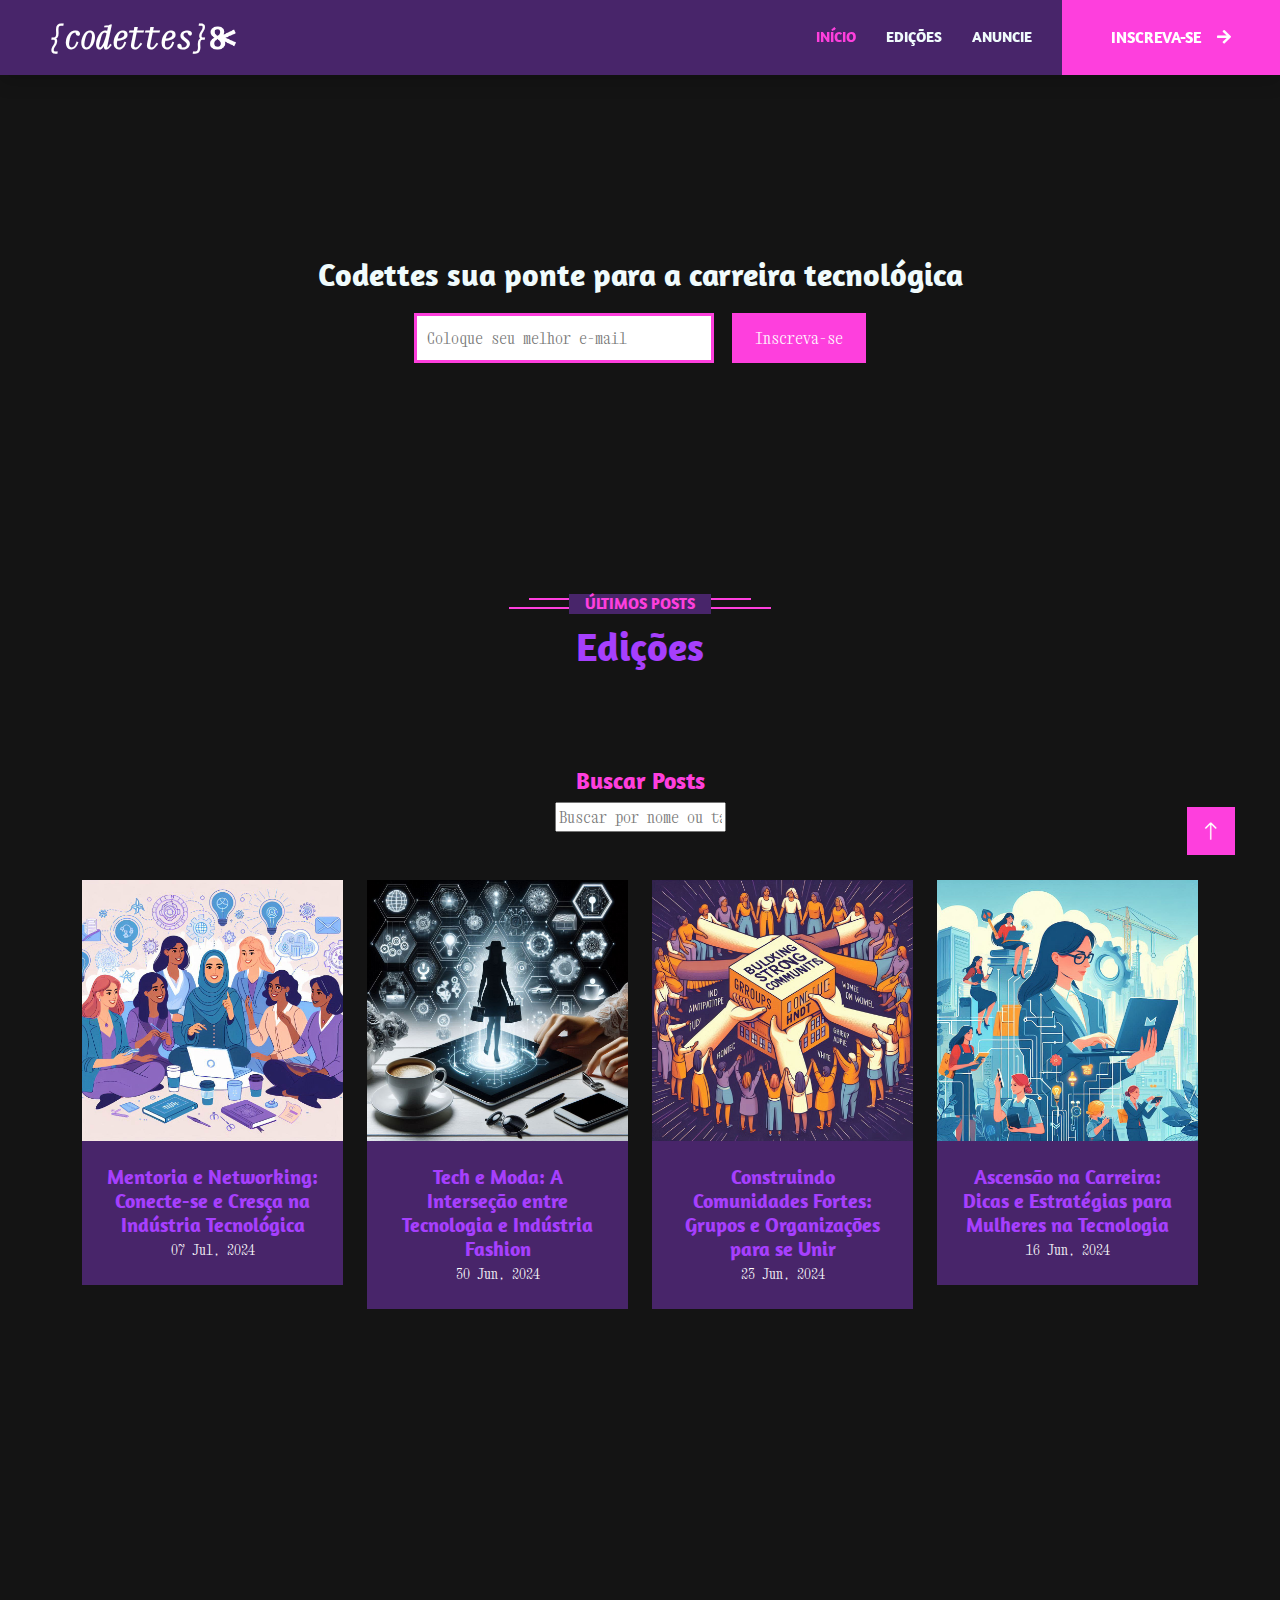
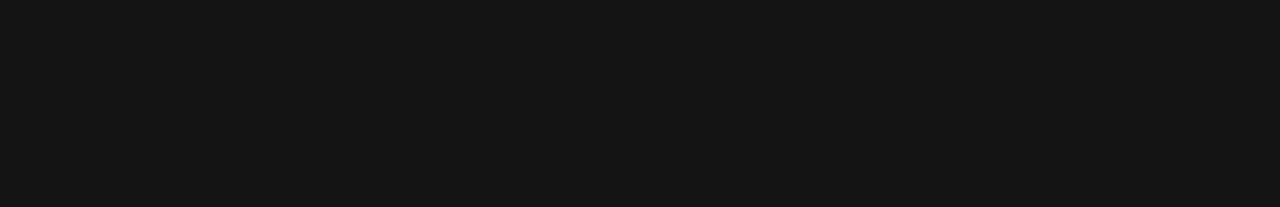
==== commit b305a01f: "v1.1" ====
--- a/index.html
+++ b/index.html
@@ -14,7 +14,9 @@
     <!-- Google Web Fonts -->
     <link rel="preconnect" href="https://fonts.googleapis.com">
     <link rel="preconnect" href="https://fonts.gstatic.com" crossorigin>
-    <link href="https://fonts.googleapis.com/css2?family=Heebo:wght@400;500;600&family=Nunito:wght@600;700;800&display=swap" rel="stylesheet">
+    <link
+        href="https://fonts.googleapis.com/css2?family=Heebo:wght@400;500;600&family=Nunito:wght@600;700;800&display=swap"
+        rel="stylesheet">
 
     <!-- Icon Font Stylesheet -->
     <link href="https://cdnjs.cloudflare.com/ajax/libs/font-awesome/5.10.0/css/all.min.css" rel="stylesheet">
@@ -33,7 +35,8 @@
 
 <body>
     <!-- Spinner Start -->
-    <div id="spinner" class="show bg-dark position-fixed translate-middle w-100 vh-100 top-50 start-50 d-flex align-items-center justify-content-center">
+    <div id="spinner"
+        class="show bg-dark position-fixed translate-middle w-100 vh-100 top-50 start-50 d-flex align-items-center justify-content-center">
         <div class="spinner-border text-primary" style="width: 3rem; height: 3rem;" role="status">
             <span class="sr-only">Loading...</span>
         </div>
@@ -44,7 +47,8 @@
     <!-- Navbar Start -->
     <nav class="navbar navbar-expand-lg bg-dark navbar-light shadow sticky-top p-0">
         <a href="index.html" class="navbar-brand d-flex align-items-center px-4 px-lg-5">
-            <h2 class="m-0 text-secondary text-logo">{codettes}</h2>  <img style="width: 30px;" src="img/logo.png" alt="">
+            <h2 class="m-0 text-secondary text-logo">{codettes}</h2> <img style="width: 30px;" src="img/logo.png"
+                alt="">
         </a>
         <button type="button" class="navbar-toggler me-4" data-bs-toggle="collapse" data-bs-target="#navbarCollapse">
             <span class="navbar-toggler-icon"></span>
@@ -55,7 +59,8 @@
                 <a href="" class="nav-item nav-link">Edições</a>
                 <a href="" class="nav-item nav-link">Anuncie</a>
             </div>
-            <a href="" class="btn btn-primary py-4 px-lg-5 d-none d-lg-block">INSCREVA-SE<i class="fa fa-arrow-right ms-3"></i></a>
+            <a href="" class="btn btn-primary py-4 px-lg-5 d-none d-lg-block">INSCREVA-SE<i
+                    class="fa fa-arrow-right ms-3"></i></a>
         </div>
     </nav>
     <!-- Navbar End -->
@@ -71,7 +76,7 @@
     </section>
     <!-- Subscribe End -->
 
-    
+
     <!-- Editions Start -->
     <div class="container-xxl py-5">
         <div class="container">
@@ -79,8 +84,22 @@
                 <h6 class="section-title bg-white text-center text-primary px-3">Últimos Posts</h6>
                 <h1 class="mb-5">Edições</h1>
             </div>
-            <div class="row g-4">
-                <div class="col-lg-3 col-md-6 wow fadeInUp" data-wow-delay="0.1s">
+
+            <!-- Search Bar Start -->
+            <div class="container-xxl py-5">
+                <div class="container">
+                    <div class="text-center wow fadeInUp" data-wow-delay="0.1s">
+                        <h6 class="h4 text-primary px-3">Buscar Posts</h6>
+                        <input type="text" id="searchInput" onkeyup="searchPosts()"
+                            placeholder="Buscar por nome ou tags...">
+                    </div>
+                </div>
+            </div>
+            <!-- Search Bar End -->
+
+            <div class="row g-4" id="postContainer">
+                <div class="col-lg-3 col-md-6 wow fadeInUp" data-wow-delay="0.1s"
+                    data-tags="mentoria, networking, tecnologia">
                     <div class="team-item bg-dark">
                         <div class="overflow-hidden">
                             <img class="img-fluid" src="img/post-1.jfif" alt="">
@@ -91,7 +110,7 @@
                         </div>
                     </div>
                 </div>
-                <div class="col-lg-3 col-md-6 wow fadeInUp" data-wow-delay="0.3s">
+                <div class="col-lg-3 col-md-6 wow fadeInUp" data-wow-delay="0.3s" data-tags="tech, moda, fashion">
                     <div class="team-item bg-dark">
                         <div class="overflow-hidden">
                             <img class="img-fluid" src="img/post-2.jfif" alt="">
@@ -102,7 +121,8 @@
                         </div>
                     </div>
                 </div>
-                <div class="col-lg-3 col-md-6 wow fadeInUp" data-wow-delay="0.5s">
+                <div class="col-lg-3 col-md-6 wow fadeInUp" data-wow-delay="0.5s"
+                    data-tags="comunidades, grupos, organizações">
                     <div class="team-item bg-dark">
                         <div class="overflow-hidden">
                             <img class="img-fluid" src="img/post-3.jfif" alt="">
@@ -113,7 +133,8 @@
                         </div>
                     </div>
                 </div>
-                <div class="col-lg-3 col-md-6 wow fadeInUp" data-wow-delay="0.7s">
+                <div class="col-lg-3 col-md-6 wow fadeInUp" data-wow-delay="0.7s"
+                    data-tags="carreira, dicas, estratégias, mulheres, tecnologia">
                     <div class="team-item bg-dark">
                         <div class="overflow-hidden">
                             <img class="img-fluid" src="img/post-4.jfif" alt="">
@@ -154,7 +175,8 @@
                     <p>Codettes sua ponte para a carreira tecnológica.</p>
                     <div class="position-relative mx-auto" style="max-width: 400px;">
                         <input class="form-control border-0 w-100 py-3 ps-4 pe-5" type="text" placeholder="Your email">
-                        <button type="button" class="btn btn-primary py-2 position-absolute top-0 end-0 mt-2 me-2">INSCREVA-SE</button>
+                        <button type="button"
+                            class="btn btn-primary py-2 position-absolute top-0 end-0 mt-2 me-2">INSCREVA-SE</button>
                     </div>
                 </div>
             </div>
@@ -194,6 +216,28 @@
 
     <!-- Template Javascript -->
     <script src="js/main.js"></script>
+
+    <!-- Custom JavaScript for search functionality -->
+    <script>
+        function searchPosts() {
+            var input, filter, postContainer, posts, post, i, txtValue, tags;
+            input = document.getElementById('searchInput');
+            filter = input.value.toLowerCase();
+            postContainer = document.getElementById("postContainer");
+            posts = postContainer.getElementsByClassName('col-lg-3');
+
+            for (i = 0; i < posts.length; i++) {
+                post = posts[i];
+                txtValue = post.textContent || post.innerText;
+                tags = post.getAttribute('data-tags');
+                if (txtValue.toLowerCase().indexOf(filter) > -1 || tags.toLowerCase().indexOf(filter) > -1) {
+                    post.style.display = "";
+                } else {
+                    post.style.display = "none";
+                }
+            }
+        }
+    </script>
 </body>
 
 </html>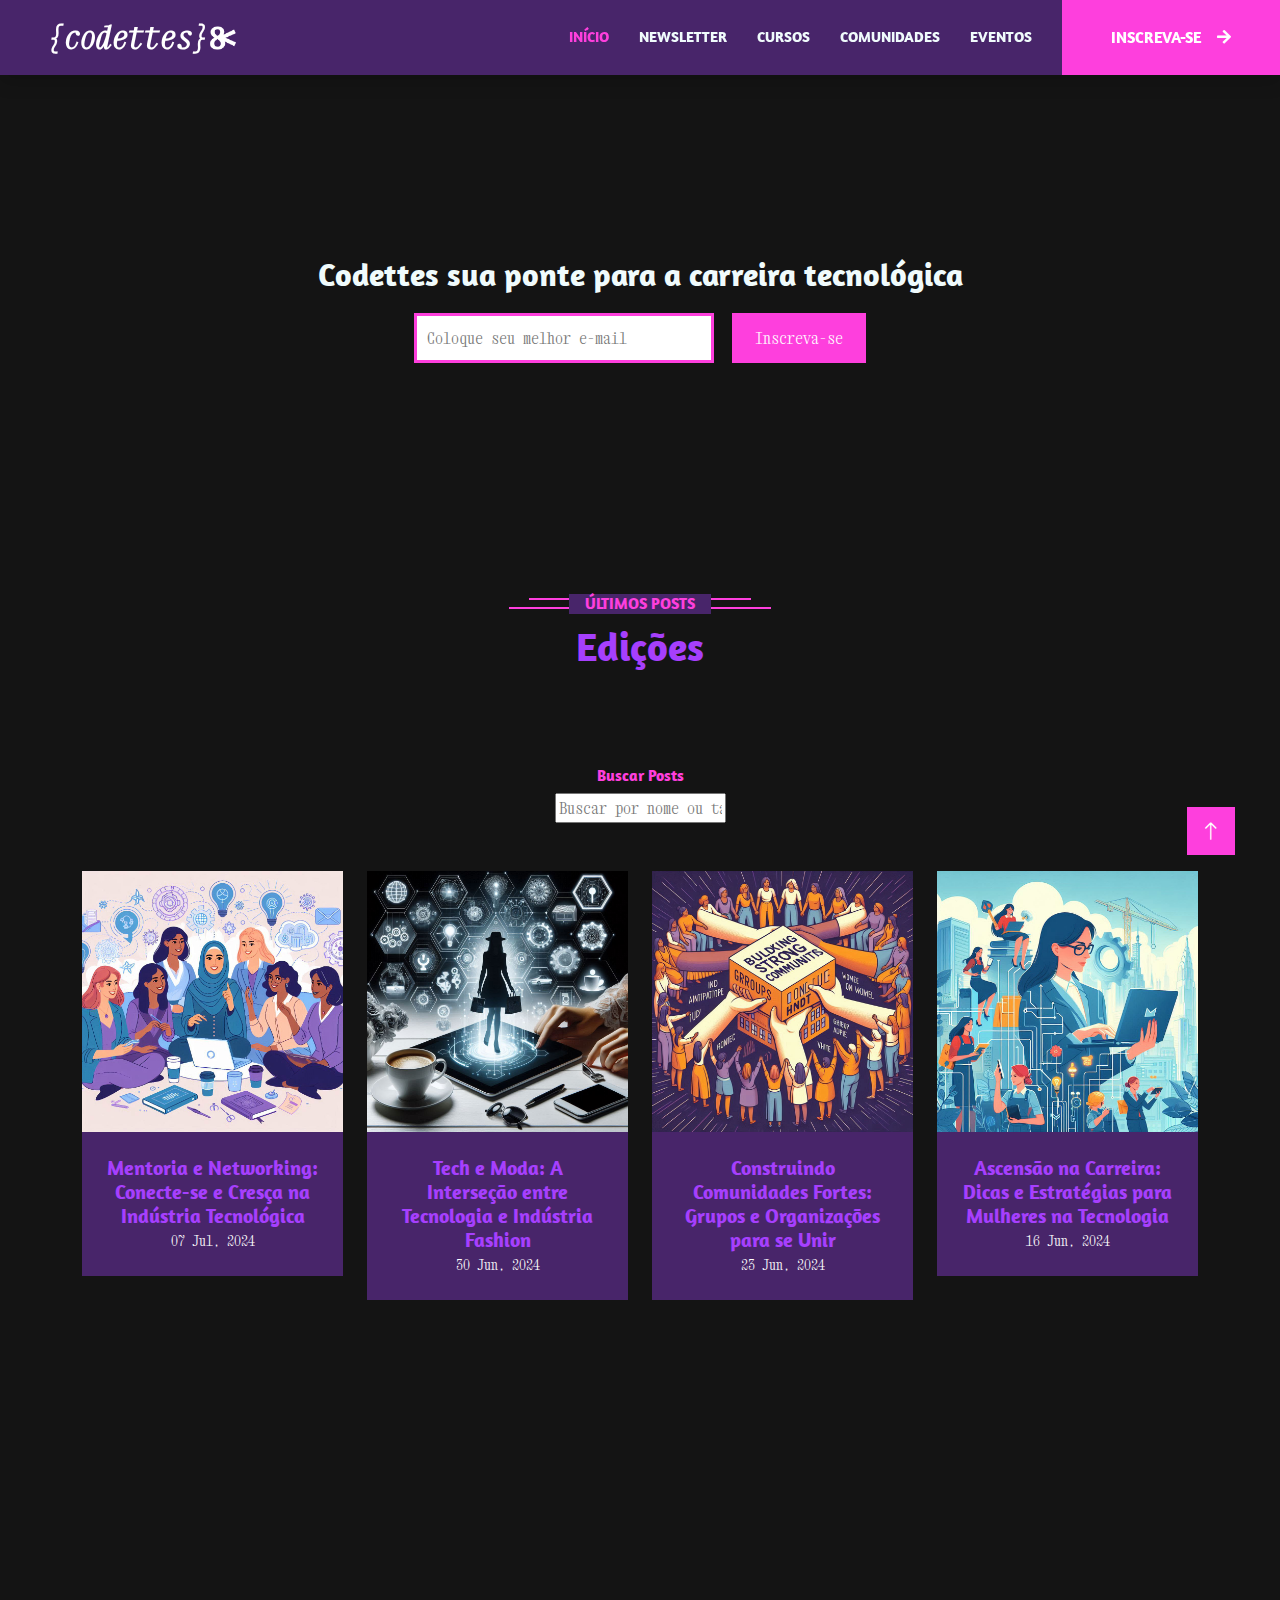
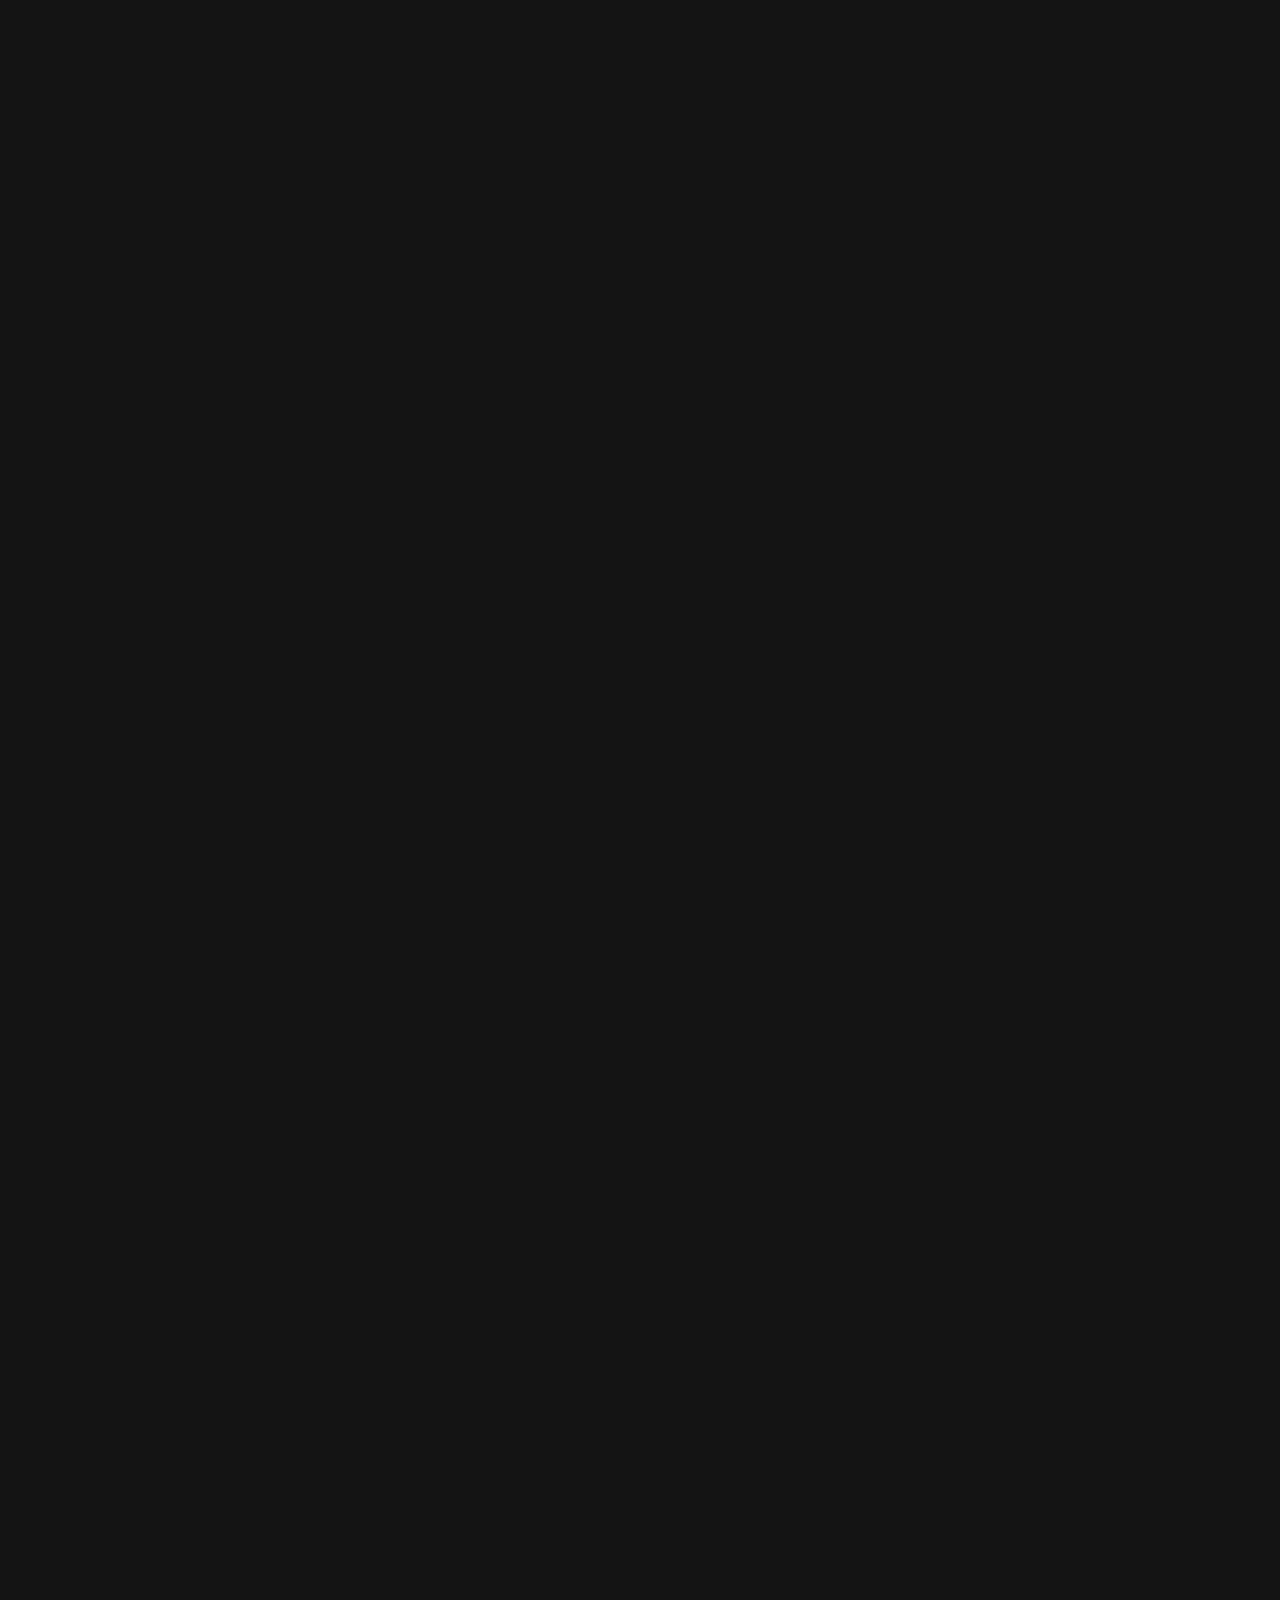
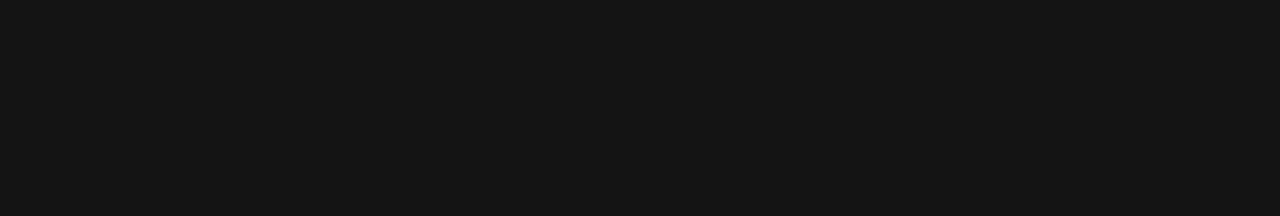
==== commit 5502b639: "final" ====
--- a/index.html
+++ b/index.html
@@ -56,8 +56,10 @@
         <div class="collapse navbar-collapse" id="navbarCollapse">
             <div style="font-family: 'Amaranth', sans-serif;" class="navbar-nav ms-auto p-4 p-lg-0">
                 <a href="" class="nav-item nav-link active">Início</a>
-                <a href="" class="nav-item nav-link">Edições</a>
-                <a href="" class="nav-item nav-link">Anuncie</a>
+                <a href="" class="nav-item nav-link">Newsletter</a>
+                <a href="" class="nav-item nav-link">Cursos</a>
+                <a href="" class="nav-item nav-link">Comunidades</a>
+                <a href="" class="nav-item nav-link">Eventos</a>
             </div>
             <a href="" class="btn btn-primary py-4 px-lg-5 d-none d-lg-block">INSCREVA-SE<i
                     class="fa fa-arrow-right ms-3"></i></a>
@@ -89,7 +91,7 @@
             <div class="container-xxl py-5">
                 <div class="container">
                     <div class="text-center wow fadeInUp" data-wow-delay="0.1s">
-                        <h6 class="h4 text-primary px-3">Buscar Posts</h6>
+                        <h6 class="h4note text-primary px-3">Buscar Posts</h6>
                         <input type="text" id="searchInput" onkeyup="searchPosts()"
                             placeholder="Buscar por nome ou tags...">
                     </div>
@@ -150,6 +152,166 @@
     </div>
     <!-- Editions End -->
 
+    <!-- Cursos Start -->
+    <div class="container-xxl py-5 category">
+        <div class="container">
+            <div class="text-center wow fadeInUp" data-wow-delay="0.1s">
+                <h6 class="section-title bg-white text-center text-primary px-3">Categorias</h6>
+                <h1 class="mb-5">Cursos</h1>
+            </div>
+            <div class="row g-3">
+                <div class="col-lg-7 col-md-6">
+                    <div class="row g-3">
+                        <div class="col-lg-12 col-md-12 wow zoomIn" data-wow-delay="0.1s">
+                            <a class="position-relative d-block overflow-hidden" href="">
+                                <img class="img-fluid" src="img/cat-1.jpg" alt="">
+                                <div class="bg-white text-center position-absolute bottom-0 end-0 py-2 px-3" style="margin: 1px;">
+                                    <h5 class="m-0">Web Design</h5>
+                                    <small class="text-primary">49 Cursos</small>
+                                </div>
+                            </a>
+                        </div>
+                        <div class="col-lg-6 col-md-12 wow zoomIn" data-wow-delay="0.3s">
+                            <a class="position-relative d-block overflow-hidden" href="">
+                                <img class="img-fluid" src="img/cat-2.jpg" alt="">
+                                <div class="bg-white text-center position-absolute bottom-0 end-0 py-2 px-3" style="margin: 1px;">
+                                    <h5 class="m-0">Graphic Design</h5>
+                                    <small class="text-primary">49 Cursos</small>
+                                </div>
+                            </a>
+                        </div>
+                        <div class="col-lg-6 col-md-12 wow zoomIn" data-wow-delay="0.5s">
+                            <a class="position-relative d-block overflow-hidden" href="">
+                                <img class="img-fluid" src="img/cat-3.jpg" alt="">
+                                <div class="bg-white text-center position-absolute bottom-0 end-0 py-2 px-3" style="margin: 1px;">
+                                    <h5 class="m-0">Video Editing</h5>
+                                    <small class="text-primary">49 Cursos</small>
+                                </div>
+                            </a>
+                        </div>
+                    </div>
+                </div>
+                <div class="col-lg-5 col-md-6 wow zoomIn" data-wow-delay="0.7s" style="min-height: 350px;">
+                    <a class="position-relative d-block h-100 overflow-hidden" href="">
+                        <img class="img-fluid position-absolute w-100 h-100" src="img/cat-4.jpg" alt="" style="object-fit: cover;">
+                        <div class="bg-white text-center position-absolute bottom-0 end-0 py-2 px-3" style="margin:  1px;">
+                            <h5 class="m-0">Online Marketing</h5>
+                            <small class="text-primary">49 Cursos</small>
+                        </div>
+                    </a>
+                </div>
+            </div>
+        </div>
+    </div>
+    <!-- Cursos Start -->
+
+<!-- Comunidades Start -->
+<div class="container-xxl py-5">
+    <div class="container">
+        <div class="text-center wow fadeInUp" data-wow-delay="0.1s">
+            <h6 class="section-title bg-white text-center text-primary px-3">CONECTE-SE</h6>
+            <h1 class="mb-5">Comunidades</h1>
+        </div>
+
+        <div class="row g-4" id="postContainer">
+            <div class="col-lg-3 col-md-6 wow fadeInUp" data-wow-delay="0.1s" data-tags="mentoria, networking, tecnologia">
+                <div class="team-item bg-dark">
+                    <div class="overflow-hidden">
+                        <img class="img-fluid" src="img/logo-programaria.jpg" alt="">
+                    </div>
+                    <div class="text-center p-4">
+                        <h5 class="mb-0">Programaria</h5>
+                        <a href="link-para-pagina" class="btn btn-primary mt-3">Ir</a>
+                    </div>
+                </div>
+            </div>
+            <div class="col-lg-3 col-md-6 wow fadeInUp" data-wow-delay="0.3s" data-tags="tech, moda, fashion">
+                <div class="team-item bg-dark">
+                    <div class="overflow-hidden">
+                        <img style="height: 300px;" class="img-fluid" src="img/logo-reprograma.png" alt="">
+                    </div>
+                    <div class="text-center p-4">
+                        <h5 class="mb-0">Reprograma</h5>
+                        <a href="link-para-pagina" class="btn btn-primary mt-3">Ir</a>
+                    </div>
+                </div>
+            </div>
+            <div class="col-lg-3 col-md-6 wow fadeInUp" data-wow-delay="0.5s" data-tags="comunidades, grupos, organizações">
+                <div class="team-item bg-dark">
+                    <div class="overflow-hidden">
+                        <img class="img-fluid" src="img/logo-techladies.jfif" alt="">
+                    </div>
+                    <div class="text-center p-4">
+                        <h5 class="mb-0">Tech Ladies</h5>
+                        <a href="link-para-pagina" class="btn btn-primary mt-3">Ir</a>
+                    </div>
+                </div>
+            </div>
+            <div class="col-lg-3 col-md-6 wow fadeInUp" data-wow-delay="0.7s" data-tags="carreira, dicas, estratégias, mulheres, tecnologia">
+                <div class="team-item bg-dark">
+                    <div class="overflow-hidden">
+                        <img style="zoom: 120%;" class="img-fluid" src="img/logo-womenintech.png" alt="">
+                    </div>
+                    <div class="text-center p-4">
+                        <h5 class="mb-0">Women in Tech</h5>
+                        <a href="link-para-pagina" class="btn btn-primary mt-3">Ir</a>
+                    </div>
+                </div>
+            </div>
+        </div>
+    </div>
+</div>
+<!-- Comunidades End -->
+
+
+    <!-- Eventos Start -->
+    <div class="container-xxl py-5 category">
+        <div class="container">
+            <div class="text-center wow fadeInUp" data-wow-delay="0.1s">
+                <h6 class="section-title bg-white text-center text-primary px-3">Últimos</h6>
+                <h1 class="mb-5">Eventos</h1>
+            </div>
+            <div class="row g-3">
+                <div class="container">
+                    <div class="row g-4">
+                        <div class="col-lg-3 col-sm-6 wow fadeInUp" data-wow-delay="0.1s">
+                            <div class="service-item text-center pt-3">
+                                <div class="p-4">
+                                    <i class="fa fa-3x fa-laptop-code text-primary mb-4"></i>
+                                    <h5 class="mb-3">Hackathon</h5>
+                                </div>
+                            </div>
+                        </div>
+                        <div class="col-lg-3 col-sm-6 wow fadeInUp" data-wow-delay="0.3s">
+                            <div class="service-item text-center pt-3">
+                                <div class="p-4">
+                                    <i class="fa fa-3x fa-podcast text-primary mb-4"></i>
+                                    <h5 class="mb-3">Webinars</h5>
+                                </div>
+                            </div>
+                        </div>
+                        <div class="col-lg-3 col-sm-6 wow fadeInUp" data-wow-delay="0.5s">
+                            <div class="service-item text-center pt-3">
+                                <div class="p-4">
+                                    <i class="fa fa-3x fa-handshake text-primary mb-4"></i>
+                                    <h5 class="mb-3">Mentorias</h5>
+                                </div>
+                            </div>
+                        </div>
+                        <div class="col-lg-3 col-sm-6 wow fadeInUp" data-wow-delay="0.7s">
+                            <div class="service-item text-center pt-3">
+                                <div class="p-4">
+                                    <i class="fa fa-3x fa-laptop-code text-primary mb-4"></i>
+                                    <h5 class="mb-3">Conferências</h5>
+                                </div>
+                            </div>
+                        </div>
+                    </div>
+                </div>
+            </div>
+        </div>
+    </div>
+    <!-- Eventos End -->
 
     <!-- Footer Start -->
     <div class="container-fluid bg-dark text-light footer pt-5 mt-5 wow fadeIn" data-wow-delay="0.1s">
